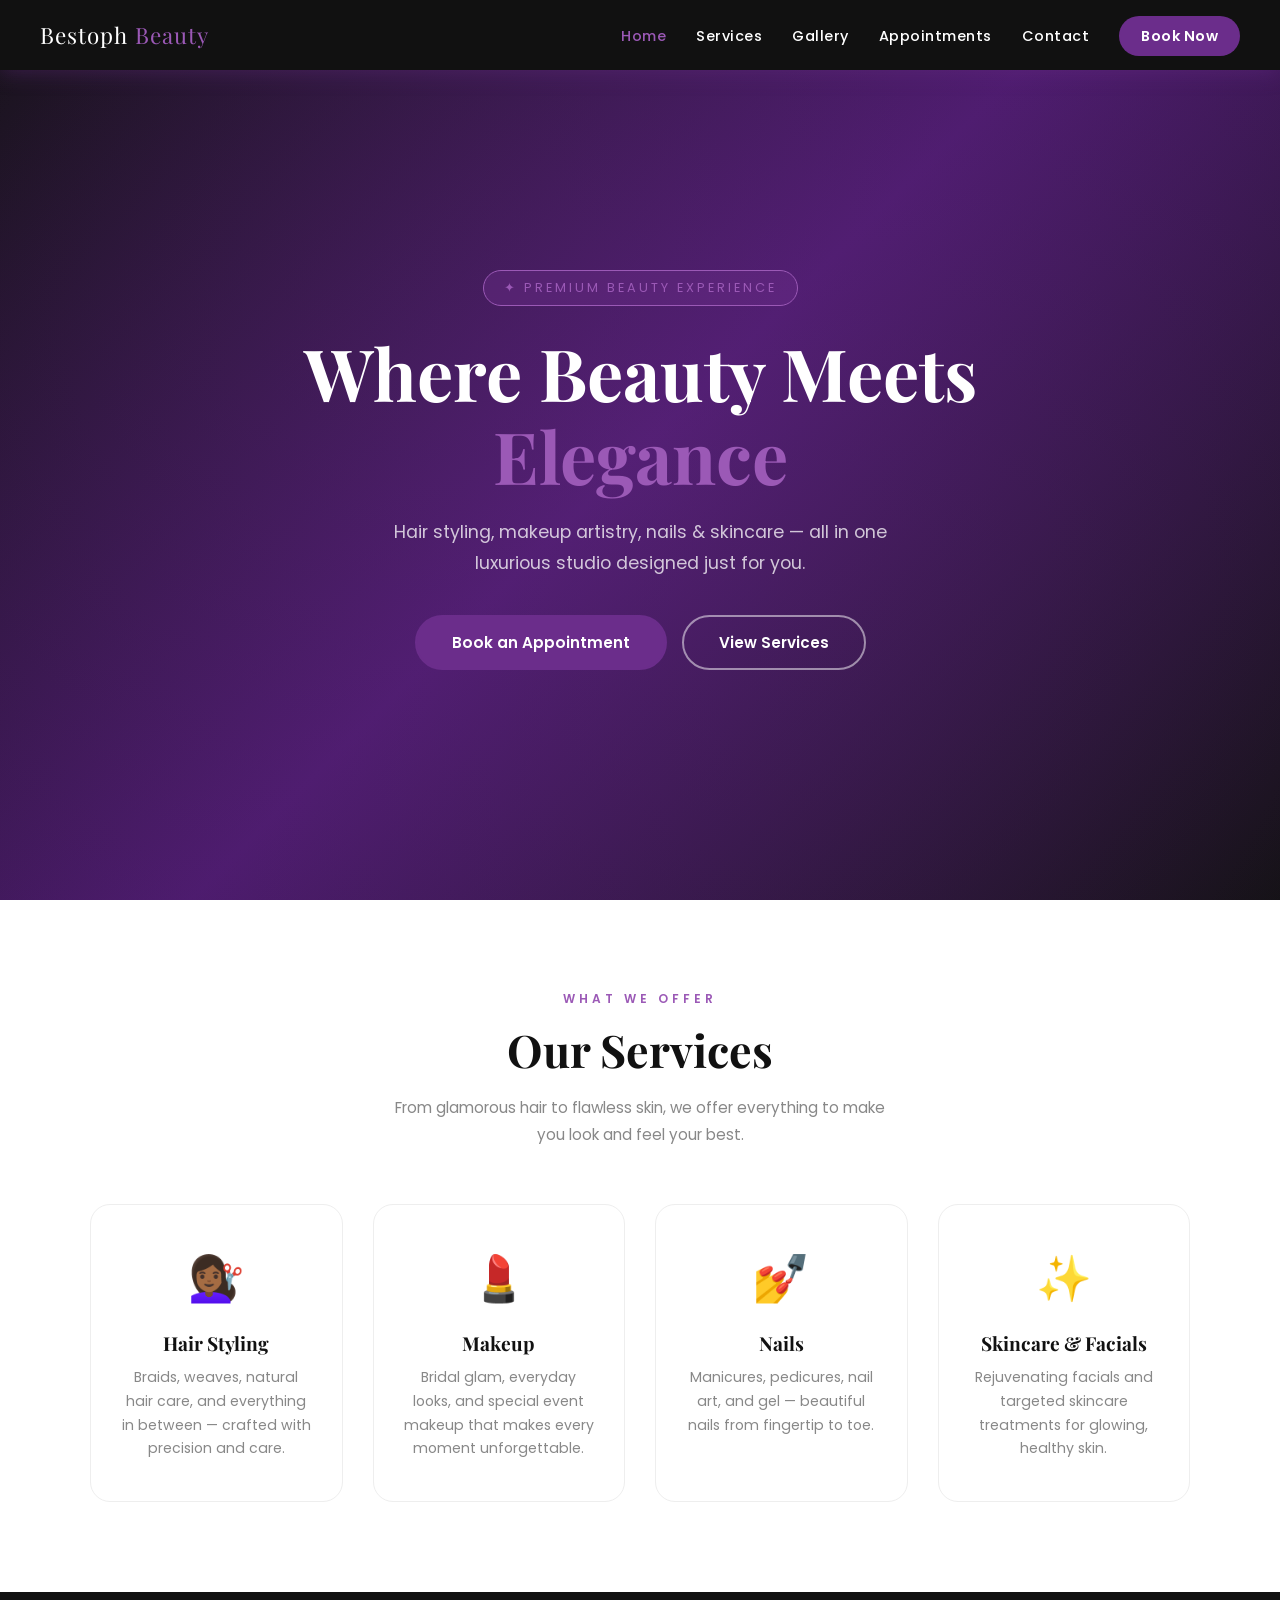
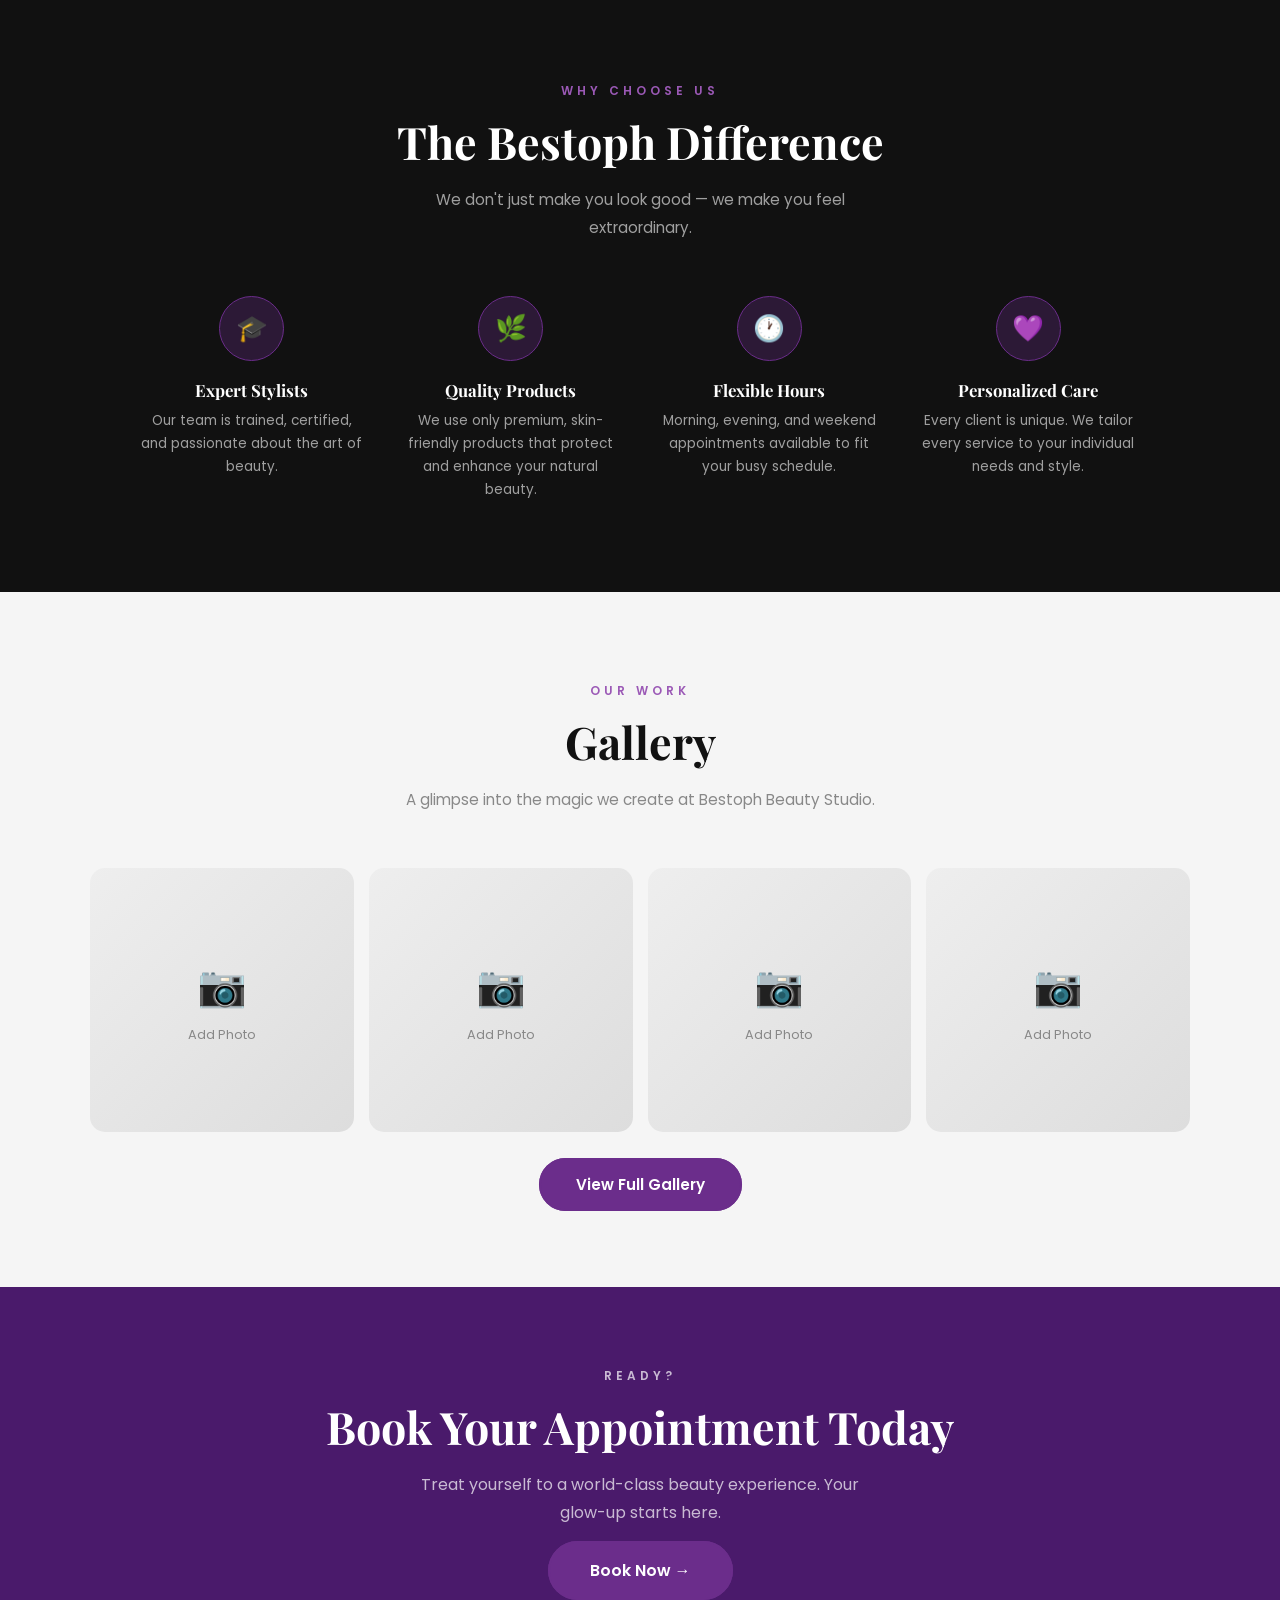
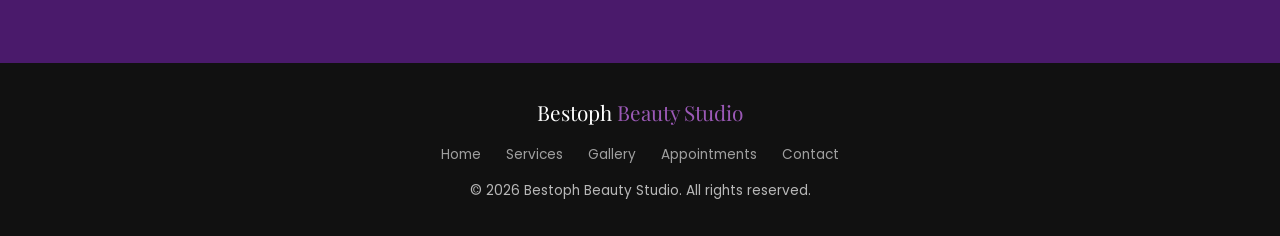
==== index.html @ 34e21c3b "Initial commit - Bestoph Beauty Studio website" ====
<!DOCTYPE html>
<html lang="en">
<head>
  <meta charset="UTF-8" />
  <meta name="viewport" content="width=device-width, initial-scale=1.0"/>
  <title>Bestoph Beauty Studio | Hair · Makeup · Nails · Skincare</title>
  <link rel="stylesheet" href="styles.css"/>
</head>
<body>

  <!-- NAVBAR -->
  <nav>
    <div class="nav-logo">Bestoph <span>Beauty</span></div>
    <ul class="nav-links">
      <li><a href="index.html" class="active">Home</a></li>
      <li><a href="services.html">Services</a></li>
      <li><a href="gallery.html">Gallery</a></li>
      <li><a href="appointments.html">Appointments</a></li>
      <li><a href="contact.html">Contact</a></li>
      <li><a href="appointments.html" class="nav-cta">Book Now</a></li>
    </ul>
  </nav>

  <!-- HERO -->
  <section class="hero">
    <div class="hero-content">
      <div class="hero-badge">✦ Premium Beauty Experience</div>
      <h1>Where Beauty Meets <span>Elegance</span></h1>
      <p>Hair styling, makeup artistry, nails & skincare — all in one luxurious studio designed just for you.</p>
      <div class="hero-buttons">
        <a href="appointments.html" class="btn-primary">Book an Appointment</a>
        <a href="services.html" class="btn-outline">View Services</a>
      </div>
    </div>
  </section>

  <!-- SERVICES OVERVIEW -->
  <section style="background: var(--white);">
    <p class="section-label">What We Offer</p>
    <h2 class="section-title">Our Services</h2>
    <p class="section-sub">From glamorous hair to flawless skin, we offer everything to make you look and feel your best.</p>

    <div class="services-grid">
      <a href="services.html#hair" class="service-card" style="text-decoration:none; color:inherit;">
        <div class="service-icon">💇🏾‍♀️</div>
        <h3>Hair Styling</h3>
        <p>Braids, weaves, natural hair care, and everything in between — crafted with precision and care.</p>
      </a>
      <a href="services.html#makeup" class="service-card" style="text-decoration:none; color:inherit;">
        <div class="service-icon">💄</div>
        <h3>Makeup</h3>
        <p>Bridal glam, everyday looks, and special event makeup that makes every moment unforgettable.</p>
      </a>
      <a href="services.html#nails" class="service-card" style="text-decoration:none; color:inherit;">
        <div class="service-icon">💅</div>
        <h3>Nails</h3>
        <p>Manicures, pedicures, nail art, and gel — beautiful nails from fingertip to toe.</p>
      </a>
      <a href="services.html#skincare" class="service-card" style="text-decoration:none; color:inherit;">
        <div class="service-icon">✨</div>
        <h3>Skincare & Facials</h3>
        <p>Rejuvenating facials and targeted skincare treatments for glowing, healthy skin.</p>
      </a>
    </div>
  </section>

  <!-- WHY US -->
  <section class="why-us">
    <p class="section-label" style="color: var(--purple-light);">Why Choose Us</p>
    <h2 class="section-title">The Bestoph Difference</h2>
    <p class="section-sub" style="color: rgba(255,255,255,0.6);">We don't just make you look good — we make you feel extraordinary.</p>
    <div class="features-grid">
      <div class="feature">
        <div class="feature-icon">🎓</div>
        <h4>Expert Stylists</h4>
        <p>Our team is trained, certified, and passionate about the art of beauty.</p>
      </div>
      <div class="feature">
        <div class="feature-icon">🌿</div>
        <h4>Quality Products</h4>
        <p>We use only premium, skin-friendly products that protect and enhance your natural beauty.</p>
      </div>
      <div class="feature">
        <div class="feature-icon">🕐</div>
        <h4>Flexible Hours</h4>
        <p>Morning, evening, and weekend appointments available to fit your busy schedule.</p>
      </div>
      <div class="feature">
        <div class="feature-icon">💜</div>
        <h4>Personalized Care</h4>
        <p>Every client is unique. We tailor every service to your individual needs and style.</p>
      </div>
    </div>
  </section>

  <!-- GALLERY PREVIEW -->
  <section style="background: var(--gray-light);">
    <p class="section-label">Our Work</p>
    <h2 class="section-title">Gallery</h2>
    <p class="section-sub">A glimpse into the magic we create at Bestoph Beauty Studio.</p>

    <div class="gallery-grid">
      <div class="gallery-item">
        <div class="gallery-placeholder">📷<span>Add Photo</span></div>
      </div>
      <div class="gallery-item">
        <div class="gallery-placeholder">📷<span>Add Photo</span></div>
      </div>
      <div class="gallery-item">
        <div class="gallery-placeholder">📷<span>Add Photo</span></div>
      </div>
      <div class="gallery-item">
        <div class="gallery-placeholder">📷<span>Add Photo</span></div>
      </div>
    </div>
    <div class="gallery-center">
      <a href="gallery.html" class="btn-primary">View Full Gallery</a>
    </div>
  </section>

  <!-- QUICK BOOK CTA -->
  <section style="background: var(--purple-dark); text-align: center; padding: 80px 20px;">
    <p class="section-label" style="color: rgba(255,255,255,0.7);">Ready?</p>
    <h2 style="font-family: 'Playfair Display', serif; font-size: clamp(1.8rem, 4vw, 2.8rem); color: var(--white); margin-bottom: 15px;">
      Book Your Appointment Today
    </h2>
    <p style="color: rgba(255,255,255,0.7); max-width: 450px; margin: 0 auto 30px; line-height: 1.8;">
      Treat yourself to a world-class beauty experience. Your glow-up starts here.
    </p>
    <a href="appointments.html" class="btn-primary" style="font-size: 1rem; padding: 16px 40px;">Book Now →</a>
  </section>

  <!-- FOOTER -->
  <footer>
    <div class="footer-logo">Bestoph <span>Beauty Studio</span></div>
    <ul class="footer-links">
      <li><a href="index.html">Home</a></li>
      <li><a href="services.html">Services</a></li>
      <li><a href="gallery.html">Gallery</a></li>
      <li><a href="appointments.html">Appointments</a></li>
      <li><a href="contact.html">Contact</a></li>
    </ul>
    <p>&copy; 2026 Bestoph Beauty Studio. All rights reserved.</p>
  </footer>

</body>
</html>
---- styles.css ----
/* ===========================
   BESTOPH BEAUTY STUDIO
   Global Stylesheet
   Color Palette: Purple, White, Black
   =========================== */

@import url('https://fonts.googleapis.com/css2?family=Playfair+Display:wght@400;600;700&family=Poppins:wght@300;400;500;600&display=swap');

:root {
  --purple:       #6B2D8B;
  --purple-light: #9B59B6;
  --purple-dark:  #4A1A6B;
  --gold:         #C9A84C;
  --white:        #FFFFFF;
  --black:        #111111;
  --gray-light:   #F5F5F5;
  --gray:         #888888;
  --text:         #222222;
}

* {
  margin: 0;
  padding: 0;
  box-sizing: border-box;
}

html { scroll-behavior: smooth; }

body {
  font-family: 'Poppins', sans-serif;
  color: var(--text);
  background: var(--white);
}

h1, h2, h3, h4 {
  font-family: 'Playfair Display', serif;
}

a {
  text-decoration: none;
  color: inherit;
}

/* ===== NAVBAR ===== */
nav {
  position: fixed;
  top: 0; left: 0; right: 0;
  z-index: 1000;
  background: var(--black);
  display: flex;
  align-items: center;
  justify-content: space-between;
  padding: 0 40px;
  height: 70px;
  box-shadow: 0 2px 20px rgba(107,45,139,0.4);
}

.nav-logo {
  font-family: 'Playfair Display', serif;
  font-size: 1.4rem;
  color: var(--white);
  letter-spacing: 1px;
}

.nav-logo span {
  color: var(--purple-light);
}

.nav-links {
  display: flex;
  list-style: none;
  gap: 30px;
}

.nav-links a {
  color: var(--white);
  font-size: 0.9rem;
  font-weight: 500;
  letter-spacing: 0.5px;
  transition: color 0.3s;
}

.nav-links a:hover,
.nav-links a.active {
  color: var(--purple-light);
}

.nav-cta {
  background: var(--purple);
  color: var(--white) !important;
  padding: 10px 22px;
  border-radius: 30px;
  font-weight: 600 !important;
  transition: background 0.3s !important;
}

.nav-cta:hover {
  background: var(--purple-light) !important;
  color: var(--white) !important;
}

/* ===== HERO ===== */
.hero {
  min-height: 100vh;
  background: linear-gradient(135deg, var(--black) 0%, var(--purple-dark) 50%, var(--black) 100%);
  display: flex;
  align-items: center;
  justify-content: center;
  text-align: center;
  padding: 100px 20px 60px;
  position: relative;
  overflow: hidden;
}

.hero::before {
  content: '';
  position: absolute;
  top: -50%;
  left: -50%;
  width: 200%;
  height: 200%;
  background: radial-gradient(circle at center, rgba(107,45,139,0.3) 0%, transparent 60%);
  animation: pulse 6s ease-in-out infinite;
}

@keyframes pulse {
  0%, 100% { transform: scale(1); }
  50% { transform: scale(1.1); }
}

.hero-content {
  position: relative;
  z-index: 1;
  max-width: 750px;
}

.hero-badge {
  display: inline-block;
  background: rgba(107,45,139,0.4);
  border: 1px solid var(--purple-light);
  color: var(--purple-light);
  font-size: 0.8rem;
  letter-spacing: 3px;
  text-transform: uppercase;
  padding: 8px 20px;
  border-radius: 30px;
  margin-bottom: 25px;
}

.hero h1 {
  font-size: clamp(2.5rem, 6vw, 4.5rem);
  color: var(--white);
  line-height: 1.15;
  margin-bottom: 20px;
}

.hero h1 span {
  color: var(--purple-light);
}

.hero p {
  font-size: 1.1rem;
  color: rgba(255,255,255,0.75);
  max-width: 500px;
  margin: 0 auto 35px;
  line-height: 1.8;
}

.hero-buttons {
  display: flex;
  gap: 15px;
  justify-content: center;
  flex-wrap: wrap;
}

.btn-primary {
  background: var(--purple);
  color: var(--white);
  padding: 14px 35px;
  border-radius: 30px;
  font-weight: 600;
  font-size: 0.95rem;
  transition: all 0.3s;
  border: 2px solid var(--purple);
}

.btn-primary:hover {
  background: var(--purple-light);
  border-color: var(--purple-light);
  transform: translateY(-2px);
  box-shadow: 0 8px 25px rgba(107,45,139,0.5);
}

.btn-outline {
  background: transparent;
  color: var(--white);
  padding: 14px 35px;
  border-radius: 30px;
  font-weight: 600;
  font-size: 0.95rem;
  border: 2px solid rgba(255,255,255,0.5);
  transition: all 0.3s;
}

.btn-outline:hover {
  border-color: var(--white);
  background: rgba(255,255,255,0.1);
  transform: translateY(-2px);
}

/* ===== SECTIONS ===== */
section {
  padding: 90px 40px;
}

.section-label {
  text-align: center;
  font-size: 0.75rem;
  letter-spacing: 4px;
  text-transform: uppercase;
  color: var(--purple-light);
  margin-bottom: 12px;
  font-weight: 600;
}

.section-title {
  text-align: center;
  font-size: clamp(1.8rem, 4vw, 2.8rem);
  color: var(--black);
  margin-bottom: 15px;
}

.section-sub {
  text-align: center;
  color: var(--gray);
  max-width: 500px;
  margin: 0 auto 55px;
  line-height: 1.8;
  font-size: 0.95rem;
}

/* ===== SERVICES CARDS ===== */
.services-grid {
  display: grid;
  grid-template-columns: repeat(auto-fit, minmax(230px, 1fr));
  gap: 30px;
  max-width: 1100px;
  margin: 0 auto;
}

.service-card {
  background: var(--white);
  border: 1px solid #EEE;
  border-radius: 20px;
  padding: 40px 30px;
  text-align: center;
  transition: all 0.3s;
  cursor: pointer;
}

.service-card:hover {
  border-color: var(--purple-light);
  box-shadow: 0 15px 40px rgba(107,45,139,0.15);
  transform: translateY(-5px);
}

.service-icon {
  font-size: 2.8rem;
  margin-bottom: 18px;
}

.service-card h3 {
  font-size: 1.2rem;
  color: var(--black);
  margin-bottom: 10px;
}

.service-card p {
  font-size: 0.88rem;
  color: var(--gray);
  line-height: 1.7;
}

/* ===== WHY US ===== */
.why-us {
  background: var(--black);
  color: var(--white);
}

.why-us .section-title {
  color: var(--white);
}

.features-grid {
  display: grid;
  grid-template-columns: repeat(auto-fit, minmax(220px, 1fr));
  gap: 35px;
  max-width: 1000px;
  margin: 0 auto;
}

.feature {
  text-align: center;
}

.feature-icon {
  width: 65px;
  height: 65px;
  background: rgba(107,45,139,0.3);
  border: 1px solid var(--purple);
  border-radius: 50%;
  display: flex;
  align-items: center;
  justify-content: center;
  font-size: 1.6rem;
  margin: 0 auto 18px;
}

.feature h4 {
  font-size: 1.05rem;
  margin-bottom: 8px;
  color: var(--white);
}

.feature p {
  font-size: 0.85rem;
  color: rgba(255,255,255,0.6);
  line-height: 1.7;
}

/* ===== GALLERY PREVIEW ===== */
.gallery-grid {
  display: grid;
  grid-template-columns: repeat(auto-fit, minmax(250px, 1fr));
  gap: 15px;
  max-width: 1100px;
  margin: 0 auto 40px;
}

.gallery-item {
  border-radius: 15px;
  overflow: hidden;
  aspect-ratio: 1;
  background: var(--gray-light);
  position: relative;
}

.gallery-item img {
  width: 100%;
  height: 100%;
  object-fit: cover;
  transition: transform 0.4s;
}

.gallery-item:hover img {
  transform: scale(1.07);
}

.gallery-placeholder {
  width: 100%;
  height: 100%;
  background: linear-gradient(135deg, #EEE 0%, #DDD 100%);
  display: flex;
  flex-direction: column;
  align-items: center;
  justify-content: center;
  color: var(--gray);
  font-size: 2.5rem;
}

.gallery-placeholder span {
  font-size: 0.8rem;
  margin-top: 10px;
  font-family: 'Poppins', sans-serif;
}

.gallery-center {
  text-align: center;
}

/* ===== PRICE TABLE ===== */
.price-section {
  background: var(--gray-light);
}

.price-categories {
  max-width: 900px;
  margin: 0 auto;
  display: grid;
  gap: 30px;
}

.price-category {
  background: var(--white);
  border-radius: 20px;
  overflow: hidden;
  box-shadow: 0 5px 20px rgba(0,0,0,0.06);
}

.price-cat-header {
  background: var(--purple);
  color: var(--white);
  padding: 18px 30px;
  display: flex;
  align-items: center;
  gap: 12px;
  font-family: 'Playfair Display', serif;
  font-size: 1.15rem;
}

.price-cat-icon { font-size: 1.4rem; }

.price-list {
  list-style: none;
  padding: 10px 0;
}

.price-list li {
  display: flex;
  justify-content: space-between;
  align-items: center;
  padding: 14px 30px;
  border-bottom: 1px solid #F0F0F0;
  font-size: 0.92rem;
}

.price-list li:last-child { border-bottom: none; }

.price-list .price {
  font-weight: 600;
  color: var(--purple);
}

/* ===== BOOKING / APPOINTMENT FORM ===== */
.booking-section {
  background: linear-gradient(135deg, var(--purple-dark), var(--black));
  color: var(--white);
}

.booking-section .section-title,
.booking-section .section-label {
  color: var(--white);
}

.booking-section .section-sub {
  color: rgba(255,255,255,0.7);
}

.booking-form {
  max-width: 650px;
  margin: 0 auto;
  background: rgba(255,255,255,0.06);
  border: 1px solid rgba(255,255,255,0.1);
  border-radius: 24px;
  padding: 45px;
}

.form-row {
  display: grid;
  grid-template-columns: 1fr 1fr;
  gap: 20px;
  margin-bottom: 20px;
}

.form-group {
  display: flex;
  flex-direction: column;
  gap: 8px;
  margin-bottom: 20px;
}

.form-group label {
  font-size: 0.82rem;
  font-weight: 500;
  letter-spacing: 0.5px;
  color: rgba(255,255,255,0.8);
  text-transform: uppercase;
}

.form-group input,
.form-group select,
.form-group textarea {
  background: rgba(255,255,255,0.08);
  border: 1px solid rgba(255,255,255,0.2);
  border-radius: 10px;
  padding: 13px 16px;
  color: var(--white);
  font-family: 'Poppins', sans-serif;
  font-size: 0.9rem;
  outline: none;
  transition: border-color 0.3s;
}

.form-group input::placeholder,
.form-group textarea::placeholder {
  color: rgba(255,255,255,0.35);
}

.form-group input:focus,
.form-group select:focus,
.form-group textarea:focus {
  border-color: var(--purple-light);
}

.form-group select option {
  background: var(--black);
  color: var(--white);
}

.form-group textarea {
  resize: vertical;
  min-height: 110px;
}

.form-submit {
  width: 100%;
  background: var(--purple);
  color: var(--white);
  border: none;
  padding: 15px;
  border-radius: 30px;
  font-family: 'Poppins', sans-serif;
  font-size: 1rem;
  font-weight: 600;
  cursor: pointer;
  transition: all 0.3s;
  letter-spacing: 0.5px;
}

.form-submit:hover {
  background: var(--purple-light);
  transform: translateY(-2px);
  box-shadow: 0 8px 25px rgba(107,45,139,0.5);
}

/* ===== CONTACT ===== */
.contact-grid {
  display: grid;
  grid-template-columns: 1fr 1fr;
  gap: 60px;
  max-width: 1000px;
  margin: 0 auto;
  align-items: start;
}

.contact-info h3 {
  font-size: 1.6rem;
  margin-bottom: 20px;
  color: var(--black);
}

.contact-detail {
  display: flex;
  align-items: flex-start;
  gap: 15px;
  margin-bottom: 25px;
}

.contact-detail-icon {
  width: 45px;
  height: 45px;
  background: var(--purple);
  border-radius: 12px;
  display: flex;
  align-items: center;
  justify-content: center;
  font-size: 1.2rem;
  flex-shrink: 0;
}

.contact-detail-text h4 {
  font-size: 0.85rem;
  font-weight: 600;
  text-transform: uppercase;
  letter-spacing: 0.5px;
  color: var(--gray);
  margin-bottom: 4px;
}

.contact-detail-text p {
  font-size: 0.95rem;
  color: var(--text);
}

.contact-form-wrap {
  background: var(--gray-light);
  border-radius: 20px;
  padding: 35px;
}

.contact-form-wrap .form-group input,
.contact-form-wrap .form-group textarea {
  background: var(--white);
  border: 1px solid #DDD;
  border-radius: 10px;
  padding: 13px 16px;
  color: var(--text);
  font-family: 'Poppins', sans-serif;
  font-size: 0.9rem;
  outline: none;
  width: 100%;
  transition: border-color 0.3s;
}

.contact-form-wrap .form-group label {
  font-size: 0.82rem;
  font-weight: 600;
  color: var(--text);
  text-transform: uppercase;
  letter-spacing: 0.5px;
}

.contact-form-wrap .form-group input:focus,
.contact-form-wrap .form-group textarea:focus {
  border-color: var(--purple);
}

.social-links {
  display: flex;
  gap: 12px;
  margin-top: 30px;
}

.social-link {
  width: 42px;
  height: 42px;
  background: var(--purple);
  border-radius: 50%;
  display: flex;
  align-items: center;
  justify-content: center;
  color: var(--white);
  font-size: 1rem;
  transition: all 0.3s;
  text-decoration: none;
}

.social-link:hover {
  background: var(--purple-light);
  transform: translateY(-3px);
}

/* ===== FOOTER ===== */
footer {
  background: var(--black);
  color: rgba(255,255,255,0.7);
  text-align: center;
  padding: 35px 20px;
}

footer .footer-logo {
  font-family: 'Playfair Display', serif;
  font-size: 1.3rem;
  color: var(--white);
  margin-bottom: 10px;
}

footer .footer-logo span { color: var(--purple-light); }

footer p {
  font-size: 0.85rem;
  margin-top: 8px;
}

footer .footer-links {
  display: flex;
  justify-content: center;
  gap: 25px;
  margin: 15px 0;
  list-style: none;
}

footer .footer-links a {
  color: rgba(255,255,255,0.6);
  font-size: 0.85rem;
  transition: color 0.3s;
}

footer .footer-links a:hover { color: var(--purple-light); }

/* ===== PAGE HERO (inner pages) ===== */
.page-hero {
  min-height: 280px;
  background: linear-gradient(135deg, var(--black) 0%, var(--purple-dark) 100%);
  display: flex;
  align-items: center;
  justify-content: center;
  text-align: center;
  padding: 120px 20px 60px;
}

.page-hero h1 {
  font-size: clamp(2rem, 5vw, 3.5rem);
  color: var(--white);
  margin-bottom: 12px;
}

.page-hero p {
  color: rgba(255,255,255,0.7);
  font-size: 1rem;
}

/* ===== RESPONSIVE ===== */
@media (max-width: 768px) {
  nav { padding: 0 20px; }
  .nav-links { display: none; }
  section { padding: 70px 20px; }
  .contact-grid { grid-template-columns: 1fr; }
  .form-row { grid-template-columns: 1fr; }
  .booking-form { padding: 30px 20px; }
}
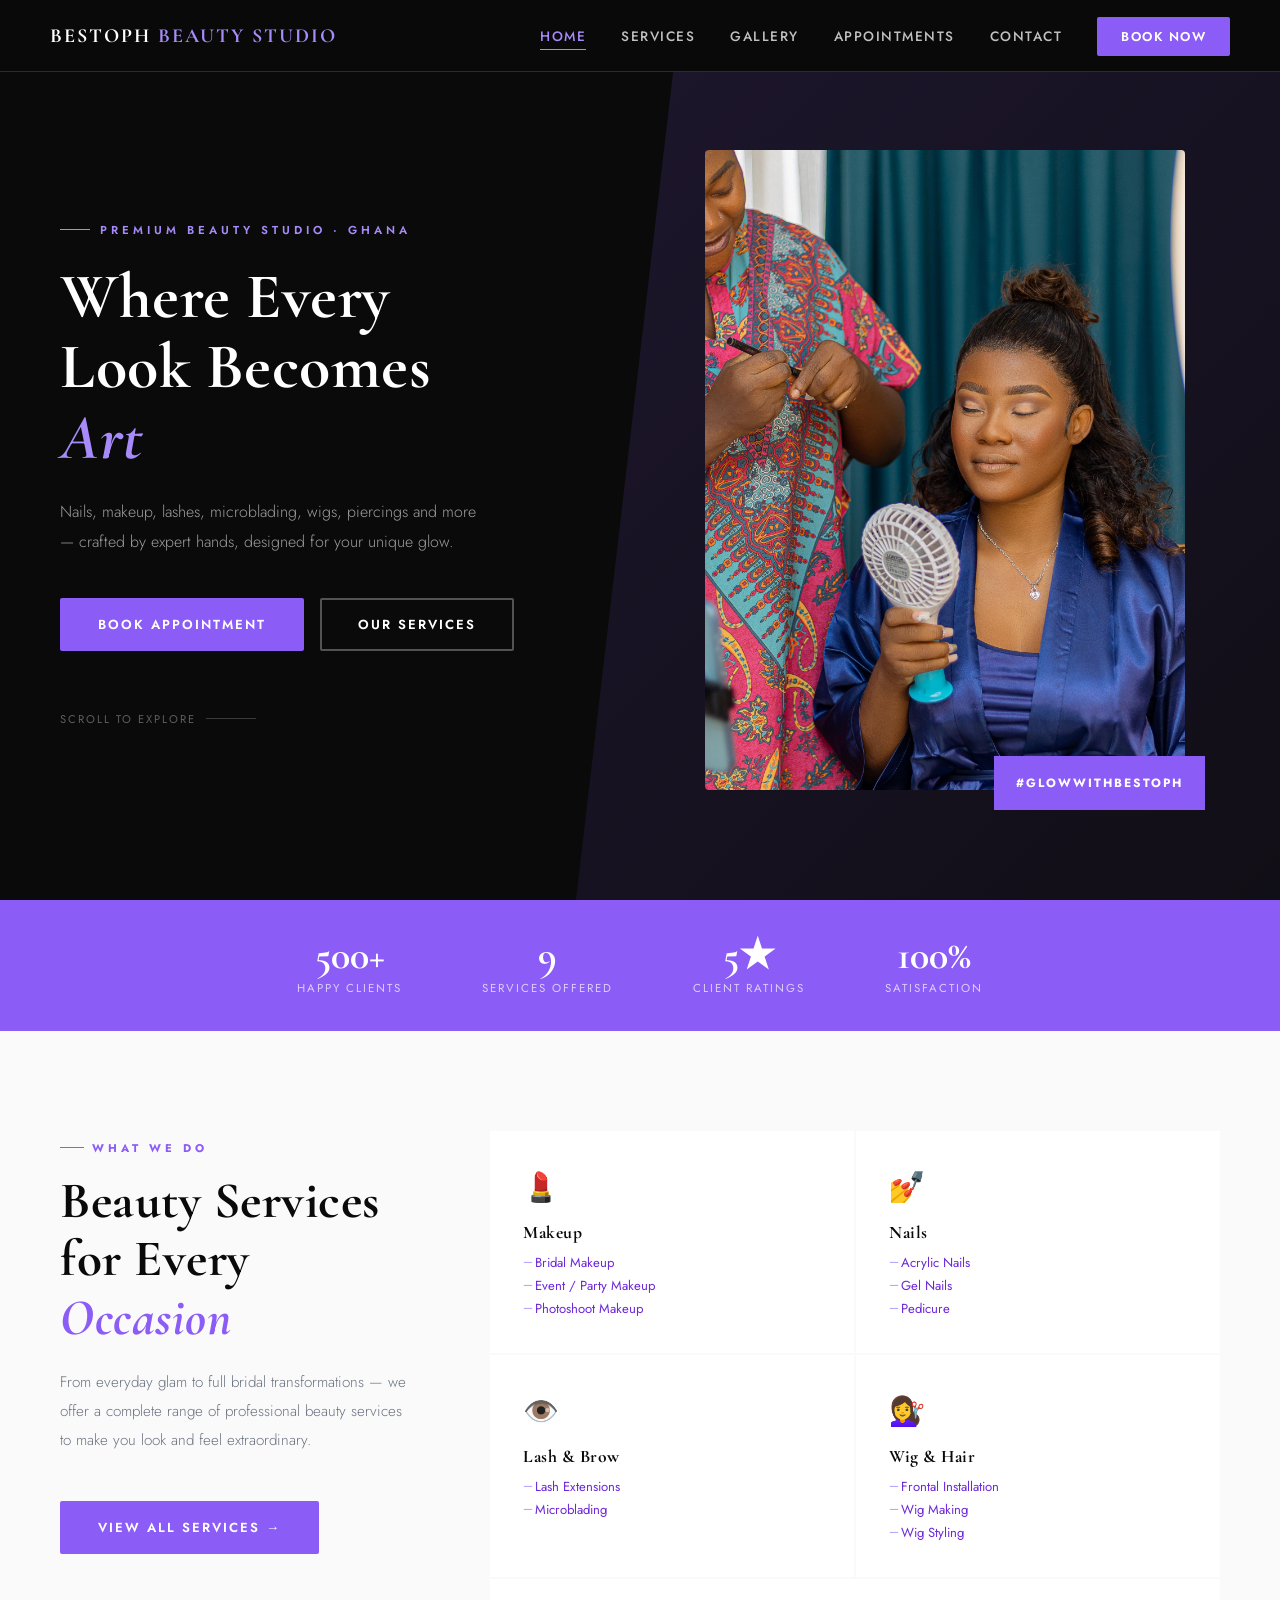
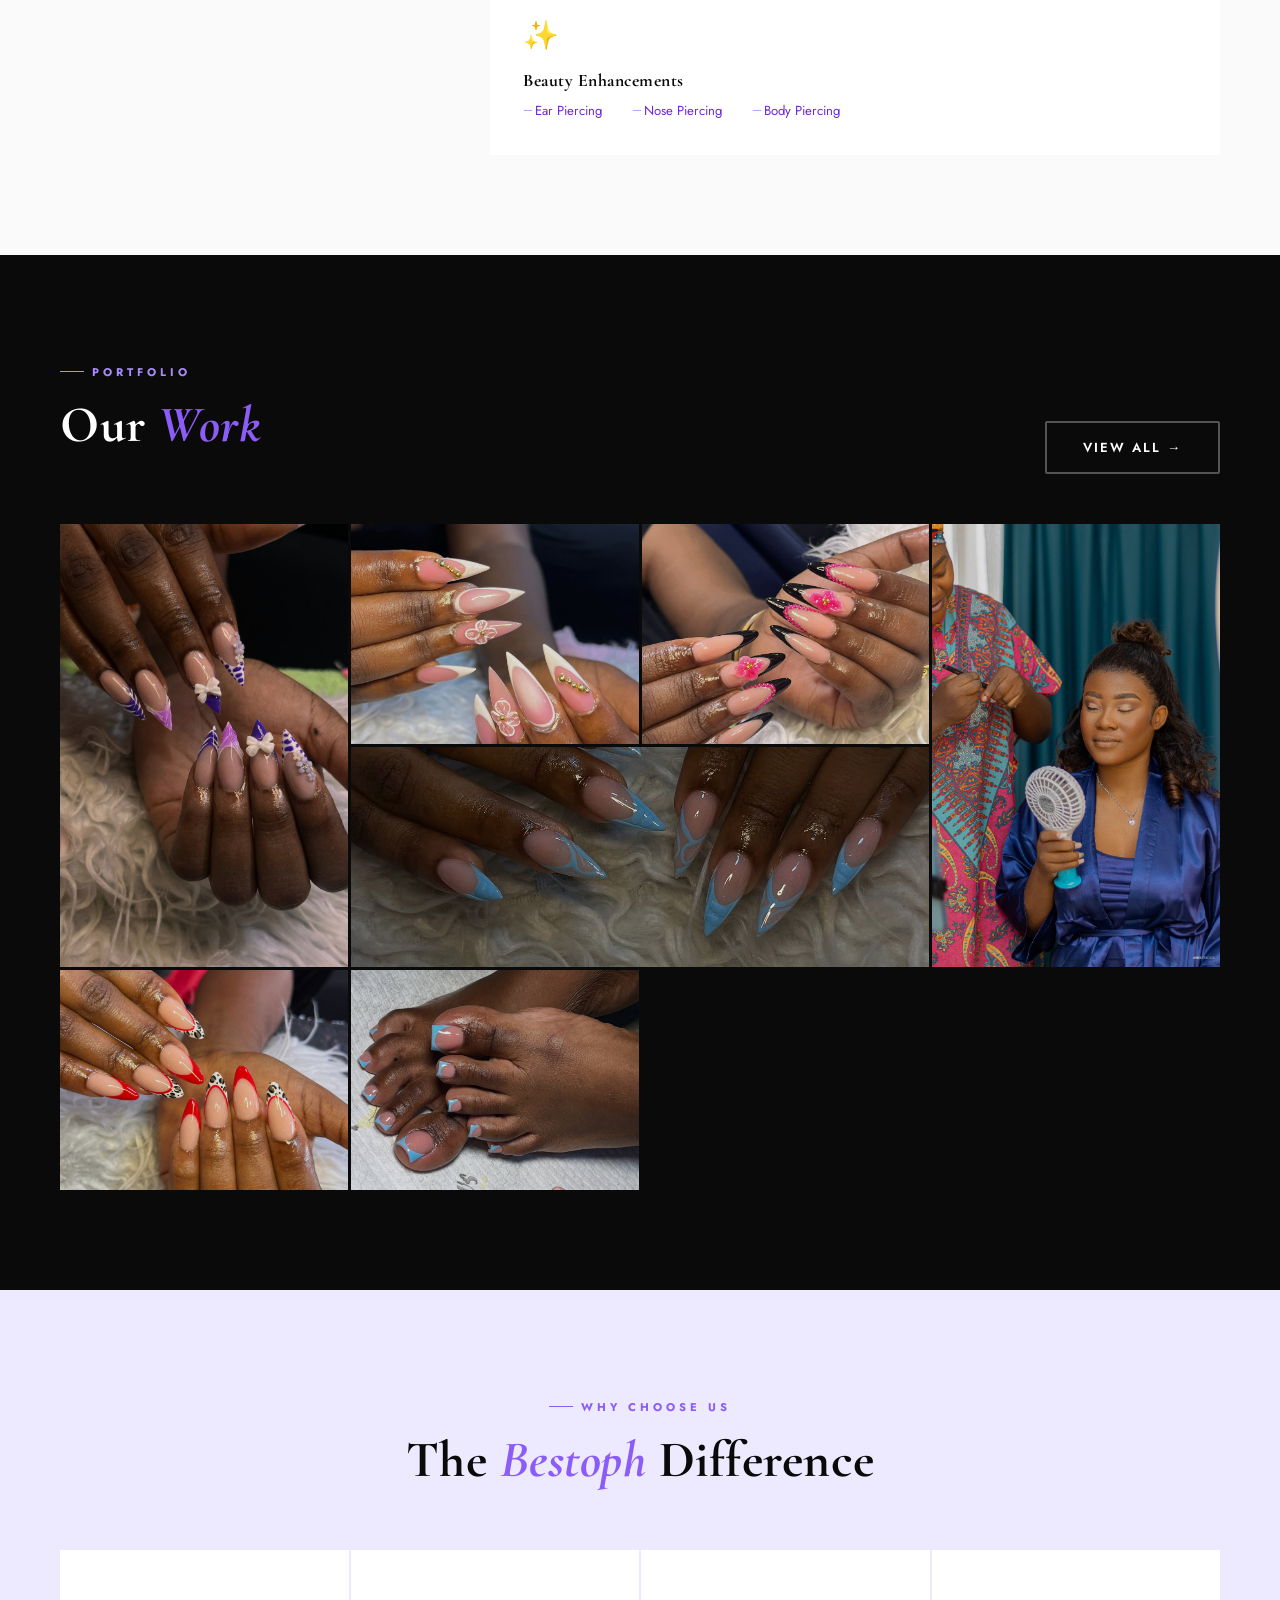
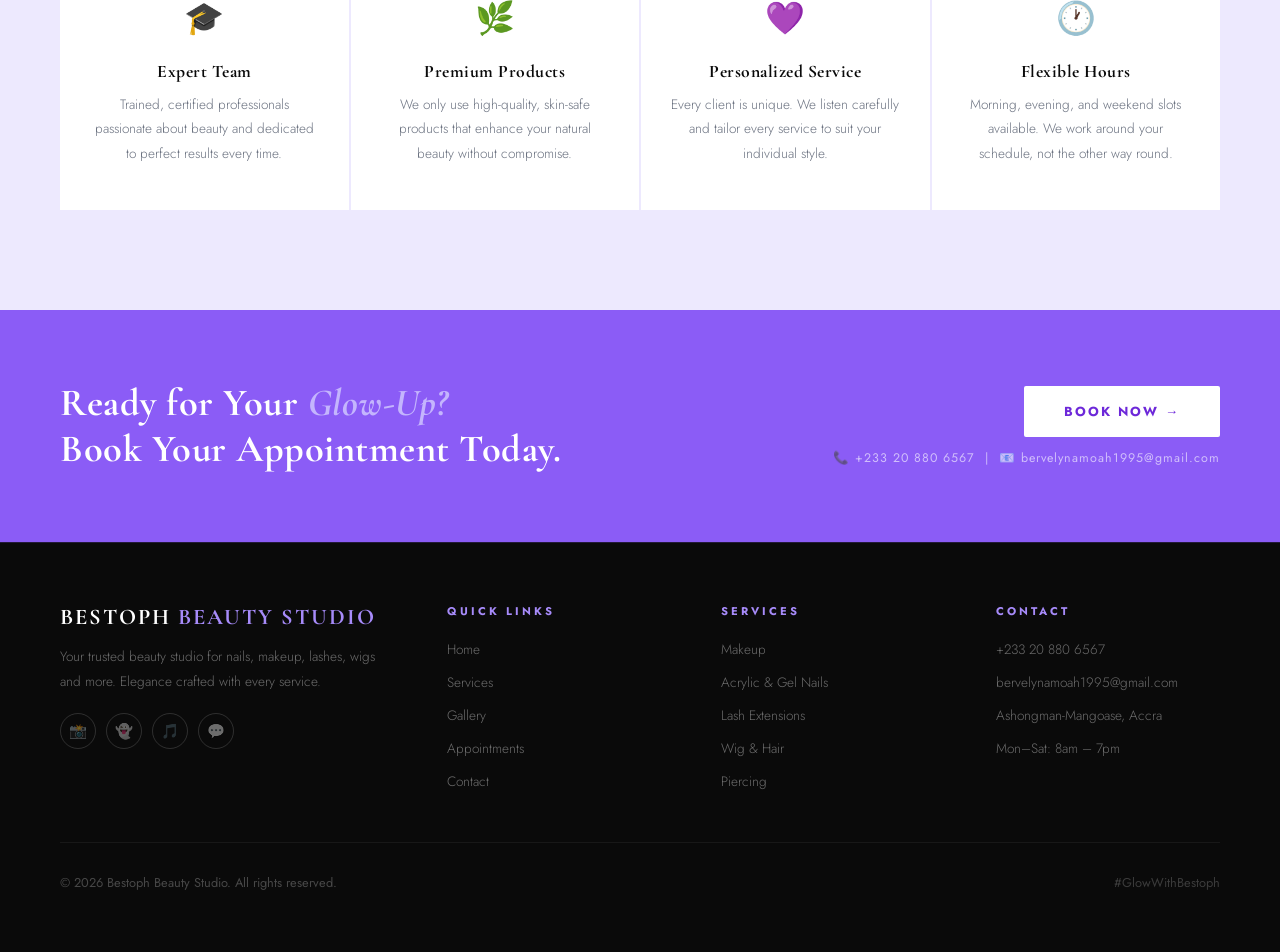
==== commit b605709e: "Launch Bestoph Beauty Studio website" ====
--- a/index.html
+++ b/index.html
@@ -3,14 +3,14 @@
 <head>
   <meta charset="UTF-8" />
   <meta name="viewport" content="width=device-width, initial-scale=1.0"/>
-  <title>Bestoph Beauty Studio | Hair · Makeup · Nails · Skincare</title>
+  <title>Bestoph Beauty Studio | Hair · Makeup · Nails · Lash · Skincare</title>
   <link rel="stylesheet" href="styles.css"/>
 </head>
 <body>
 
   <!-- NAVBAR -->
   <nav>
-    <div class="nav-logo">Bestoph <span>Beauty</span></div>
+    <div class="nav-logo">Bestoph <span>Beauty Studio</span></div>
     <ul class="nav-links">
       <li><a href="index.html" class="active">Home</a></li>
       <li><a href="services.html">Services</a></li>
@@ -24,123 +24,240 @@
   <!-- HERO -->
   <section class="hero">
     <div class="hero-content">
-      <div class="hero-badge">✦ Premium Beauty Experience</div>
-      <h1>Where Beauty Meets <span>Elegance</span></h1>
-      <p>Hair styling, makeup artistry, nails & skincare — all in one luxurious studio designed just for you.</p>
+      <div class="hero-eyebrow">Premium Beauty Studio · Ghana</div>
+      <h1>Where Every<br/>Look Becomes<br/><em>Art</em></h1>
+      <p class="hero-desc">
+        Nails, makeup, lashes, microblading, wigs, piercings and more —
+        crafted by expert hands, designed for your unique glow.
+      </p>
       <div class="hero-buttons">
-        <a href="appointments.html" class="btn-primary">Book an Appointment</a>
-        <a href="services.html" class="btn-outline">View Services</a>
-      </div>
-    </div>
-  </section>
+        <a href="appointments.html" class="btn-primary">Book Appointment</a>
+        <a href="services.html" class="btn-outline">Our Services</a>
+      </div>
+      <div class="scroll-line">Scroll to explore</div>
+    </div>
+
+    <div class="hero-image">
+      <div class="hero-img-wrap">
+        <img src="images/makeup-bridal.jpeg" alt="Bestoph Beauty Studio - Bridal Makeup" class="hero-img-main"
+             onerror="this.parentElement.innerHTML='<div class=\'hero-img-placeholder\'>💄<span>Bestoph Beauty</span></div>'"/>
+        <div style="position:absolute; bottom:-20px; right:-20px; background:var(--purple); color:white; padding:18px 22px; font-size:0.75rem; font-weight:700; letter-spacing:2px; text-transform:uppercase;">
+          #GlowWithBestoph
+        </div>
+      </div>
+    </div>
+  </section>
+
+  <!-- STATS BANNER -->
+  <div style="background: var(--purple); display:flex; justify-content:center; gap:80px; padding: 35px 60px; flex-wrap:wrap;">
+    <div style="text-align:center;">
+      <div style="font-family:'Cormorant Garamond',serif; font-size:2.5rem; font-weight:700; color:white; line-height:1;">500+</div>
+      <div style="font-size:0.72rem; letter-spacing:2px; text-transform:uppercase; color:rgba(255,255,255,0.7); margin-top:5px;">Happy Clients</div>
+    </div>
+    <div style="text-align:center;">
+      <div style="font-family:'Cormorant Garamond',serif; font-size:2.5rem; font-weight:700; color:white; line-height:1;">9</div>
+      <div style="font-size:0.72rem; letter-spacing:2px; text-transform:uppercase; color:rgba(255,255,255,0.7); margin-top:5px;">Services Offered</div>
+    </div>
+    <div style="text-align:center;">
+      <div style="font-family:'Cormorant Garamond',serif; font-size:2.5rem; font-weight:700; color:white; line-height:1;">5★</div>
+      <div style="font-size:0.72rem; letter-spacing:2px; text-transform:uppercase; color:rgba(255,255,255,0.7); margin-top:5px;">Client Ratings</div>
+    </div>
+    <div style="text-align:center;">
+      <div style="font-family:'Cormorant Garamond',serif; font-size:2.5rem; font-weight:700; color:white; line-height:1;">100%</div>
+      <div style="font-size:0.72rem; letter-spacing:2px; text-transform:uppercase; color:rgba(255,255,255,0.7); margin-top:5px;">Satisfaction</div>
+    </div>
+  </div>
 
   <!-- SERVICES OVERVIEW -->
-  <section style="background: var(--white);">
-    <p class="section-label">What We Offer</p>
-    <h2 class="section-title">Our Services</h2>
-    <p class="section-sub">From glamorous hair to flawless skin, we offer everything to make you look and feel your best.</p>
-
-    <div class="services-grid">
-      <a href="services.html#hair" class="service-card" style="text-decoration:none; color:inherit;">
-        <div class="service-icon">💇🏾‍♀️</div>
-        <h3>Hair Styling</h3>
-        <p>Braids, weaves, natural hair care, and everything in between — crafted with precision and care.</p>
-      </a>
-      <a href="services.html#makeup" class="service-card" style="text-decoration:none; color:inherit;">
-        <div class="service-icon">💄</div>
-        <h3>Makeup</h3>
-        <p>Bridal glam, everyday looks, and special event makeup that makes every moment unforgettable.</p>
-      </a>
-      <a href="services.html#nails" class="service-card" style="text-decoration:none; color:inherit;">
-        <div class="service-icon">💅</div>
-        <h3>Nails</h3>
-        <p>Manicures, pedicures, nail art, and gel — beautiful nails from fingertip to toe.</p>
-      </a>
-      <a href="services.html#skincare" class="service-card" style="text-decoration:none; color:inherit;">
-        <div class="service-icon">✨</div>
-        <h3>Skincare & Facials</h3>
-        <p>Rejuvenating facials and targeted skincare treatments for glowing, healthy skin.</p>
-      </a>
+  <section class="services-section">
+    <div class="services-layout">
+      <div class="services-intro">
+        <div class="tag">What We Do</div>
+        <h2 class="sec-title">Beauty Services for Every <em>Occasion</em></h2>
+        <p class="sec-desc">From everyday glam to full bridal transformations — we offer a complete range of professional beauty services to make you look and feel extraordinary.</p>
+        <br/><br/>
+        <a href="services.html" class="btn-primary" style="display:inline-block;">View All Services →</a>
+      </div>
+
+      <div class="services-grid">
+        <div class="service-item">
+          <div class="service-item-icon">💄</div>
+          <h3>Makeup</h3>
+          <ul class="service-sub-list">
+            <li>Bridal Makeup</li>
+            <li>Event / Party Makeup</li>
+            <li>Photoshoot Makeup</li>
+          </ul>
+        </div>
+        <div class="service-item">
+          <div class="service-item-icon">💅</div>
+          <h3>Nails</h3>
+          <ul class="service-sub-list">
+            <li>Acrylic Nails</li>
+            <li>Gel Nails</li>
+            <li>Pedicure</li>
+          </ul>
+        </div>
+        <div class="service-item">
+          <div class="service-item-icon">👁️</div>
+          <h3>Lash & Brow</h3>
+          <ul class="service-sub-list">
+            <li>Lash Extensions</li>
+            <li>Microblading</li>
+          </ul>
+        </div>
+        <div class="service-item">
+          <div class="service-item-icon">💇‍♀️</div>
+          <h3>Wig & Hair</h3>
+          <ul class="service-sub-list">
+            <li>Frontal Installation</li>
+            <li>Wig Making</li>
+            <li>Wig Styling</li>
+          </ul>
+        </div>
+        <div class="service-item" style="grid-column: span 2;">
+          <div class="service-item-icon">✨</div>
+          <h3>Beauty Enhancements</h3>
+          <ul class="service-sub-list" style="flex-direction:row; flex-wrap:wrap; gap: 8px 30px;">
+            <li>Ear Piercing</li>
+            <li>Nose Piercing</li>
+            <li>Body Piercing</li>
+          </ul>
+        </div>
+      </div>
+    </div>
+  </section>
+
+  <!-- GALLERY PREVIEW -->
+  <section class="gallery-section">
+    <div class="gallery-header">
+      <div>
+        <div class="tag">Portfolio</div>
+        <h2 class="sec-title" style="color:white;">Our <em>Work</em></h2>
+      </div>
+      <a href="gallery.html" class="btn-outline" style="border-color:rgba(255,255,255,0.3);">View All →</a>
+    </div>
+
+    <div class="gallery-masonry">
+      <div class="g-item tall">
+        <img src="images/nails-purple-bow.jpeg" alt="Purple nail art" onerror="this.parentElement.innerHTML='<div class=\'g-placeholder\'>💅<span>Nails</span></div>'"/>
+        <div class="g-item-overlay"><span class="g-item-label">Nail Art</span></div>
+      </div>
+      <div class="g-item">
+        <img src="images/nails-pink-butterfly.jpg" alt="Pink butterfly nails" onerror="this.parentElement.innerHTML='<div class=\'g-placeholder\'>💅<span>Nails</span></div>'"/>
+        <div class="g-item-overlay"><span class="g-item-label">3D Nails</span></div>
+      </div>
+      <div class="g-item">
+        <img src="images/nails-black-pink-flower.jpeg" alt="Black and pink nails" onerror="this.parentElement.innerHTML='<div class=\'g-placeholder\'>💅<span>Nails</span></div>'"/>
+        <div class="g-item-overlay"><span class="g-item-label">Acrylic Nails</span></div>
+      </div>
+      <div class="g-item tall">
+        <img src="images/makeup-bridal.jpeg" alt="Bridal makeup" onerror="this.parentElement.innerHTML='<div class=\'g-placeholder\'>💄<span>Makeup</span></div>'"/>
+        <div class="g-item-overlay"><span class="g-item-label">Bridal Makeup</span></div>
+      </div>
+      <div class="g-item wide">
+        <img src="images/nails-royal-blue-charm.jpg" alt="Royal blue nails" onerror="this.parentElement.innerHTML='<div class=\'g-placeholder\'>💅<span>Nails</span></div>'"/>
+        <div class="g-item-overlay"><span class="g-item-label">Gel Nails</span></div>
+      </div>
+      <div class="g-item">
+        <img src="images/nails-red-leopard.jpeg" alt="Red leopard nails" onerror="this.parentElement.innerHTML='<div class=\'g-placeholder\'>💅<span>Nails</span></div>'"/>
+        <div class="g-item-overlay"><span class="g-item-label">Nail Art</span></div>
+      </div>
+      <div class="g-item">
+        <img src="images/pedicure-blue.jpg" alt="Blue pedicure" onerror="this.parentElement.innerHTML='<div class=\'g-placeholder\'>💅<span>Pedicure</span></div>'"/>
+        <div class="g-item-overlay"><span class="g-item-label">Pedicure</span></div>
+      </div>
     </div>
   </section>
 
   <!-- WHY US -->
-  <section class="why-us">
-    <p class="section-label" style="color: var(--purple-light);">Why Choose Us</p>
-    <h2 class="section-title">The Bestoph Difference</h2>
-    <p class="section-sub" style="color: rgba(255,255,255,0.6);">We don't just make you look good — we make you feel extraordinary.</p>
-    <div class="features-grid">
-      <div class="feature">
-        <div class="feature-icon">🎓</div>
-        <h4>Expert Stylists</h4>
-        <p>Our team is trained, certified, and passionate about the art of beauty.</p>
-      </div>
-      <div class="feature">
-        <div class="feature-icon">🌿</div>
-        <h4>Quality Products</h4>
-        <p>We use only premium, skin-friendly products that protect and enhance your natural beauty.</p>
-      </div>
-      <div class="feature">
-        <div class="feature-icon">🕐</div>
+  <section class="why-section">
+    <div style="text-align:center; margin-bottom:10px;">
+      <div class="tag" style="justify-content:center;">Why Choose Us</div>
+      <h2 class="sec-title" style="text-align:center;">The <em>Bestoph</em> Difference</h2>
+    </div>
+    <div class="why-grid">
+      <div class="why-item">
+        <span class="why-icon">🎓</span>
+        <h4>Expert Team</h4>
+        <p>Trained, certified professionals passionate about beauty and dedicated to perfect results every time.</p>
+      </div>
+      <div class="why-item">
+        <span class="why-icon">🌿</span>
+        <h4>Premium Products</h4>
+        <p>We only use high-quality, skin-safe products that enhance your natural beauty without compromise.</p>
+      </div>
+      <div class="why-item">
+        <span class="why-icon">💜</span>
+        <h4>Personalized Service</h4>
+        <p>Every client is unique. We listen carefully and tailor every service to suit your individual style.</p>
+      </div>
+      <div class="why-item">
+        <span class="why-icon">🕐</span>
         <h4>Flexible Hours</h4>
-        <p>Morning, evening, and weekend appointments available to fit your busy schedule.</p>
-      </div>
-      <div class="feature">
-        <div class="feature-icon">💜</div>
-        <h4>Personalized Care</h4>
-        <p>Every client is unique. We tailor every service to your individual needs and style.</p>
-      </div>
-    </div>
-  </section>
-
-  <!-- GALLERY PREVIEW -->
-  <section style="background: var(--gray-light);">
-    <p class="section-label">Our Work</p>
-    <h2 class="section-title">Gallery</h2>
-    <p class="section-sub">A glimpse into the magic we create at Bestoph Beauty Studio.</p>
-
-    <div class="gallery-grid">
-      <div class="gallery-item">
-        <div class="gallery-placeholder">📷<span>Add Photo</span></div>
-      </div>
-      <div class="gallery-item">
-        <div class="gallery-placeholder">📷<span>Add Photo</span></div>
-      </div>
-      <div class="gallery-item">
-        <div class="gallery-placeholder">📷<span>Add Photo</span></div>
-      </div>
-      <div class="gallery-item">
-        <div class="gallery-placeholder">📷<span>Add Photo</span></div>
-      </div>
-    </div>
-    <div class="gallery-center">
-      <a href="gallery.html" class="btn-primary">View Full Gallery</a>
-    </div>
-  </section>
-
-  <!-- QUICK BOOK CTA -->
-  <section style="background: var(--purple-dark); text-align: center; padding: 80px 20px;">
-    <p class="section-label" style="color: rgba(255,255,255,0.7);">Ready?</p>
-    <h2 style="font-family: 'Playfair Display', serif; font-size: clamp(1.8rem, 4vw, 2.8rem); color: var(--white); margin-bottom: 15px;">
-      Book Your Appointment Today
-    </h2>
-    <p style="color: rgba(255,255,255,0.7); max-width: 450px; margin: 0 auto 30px; line-height: 1.8;">
-      Treat yourself to a world-class beauty experience. Your glow-up starts here.
-    </p>
-    <a href="appointments.html" class="btn-primary" style="font-size: 1rem; padding: 16px 40px;">Book Now →</a>
-  </section>
+        <p>Morning, evening, and weekend slots available. We work around your schedule, not the other way round.</p>
+      </div>
+    </div>
+  </section>
+
+  <!-- BOOKING CTA STRIP -->
+  <div class="cta-strip">
+    <h2>Ready for Your <em>Glow-Up?</em><br/>Book Your Appointment Today.</h2>
+    <div style="display:flex; flex-direction:column; gap:12px; align-items:flex-end;">
+      <a href="appointments.html" class="btn-white">Book Now →</a>
+      <div style="font-size:0.78rem; color:rgba(255,255,255,0.6); letter-spacing:1px;">
+        📞 +233 20 880 6567 &nbsp;|&nbsp; 📧 bervelynamoah1995@gmail.com
+      </div>
+    </div>
+  </div>
 
   <!-- FOOTER -->
   <footer>
-    <div class="footer-logo">Bestoph <span>Beauty Studio</span></div>
-    <ul class="footer-links">
-      <li><a href="index.html">Home</a></li>
-      <li><a href="services.html">Services</a></li>
-      <li><a href="gallery.html">Gallery</a></li>
-      <li><a href="appointments.html">Appointments</a></li>
-      <li><a href="contact.html">Contact</a></li>
-    </ul>
-    <p>&copy; 2026 Bestoph Beauty Studio. All rights reserved.</p>
+    <div class="footer-inner">
+      <div class="footer-brand">
+        <h3>Bestoph <span>Beauty Studio</span></h3>
+        <p>Your trusted beauty studio for nails, makeup, lashes, wigs and more. Elegance crafted with every service.</p>
+        <div class="social-row">
+          <a href="https://www.instagram.com/bestoph_beauty_studio" target="_blank" class="social-dot" title="Instagram">📸</a>
+          <a href="https://www.snapchat.com/add/bestoph_beauty" target="_blank" class="social-dot" title="Snapchat">👻</a>
+          <a href="https://www.tiktok.com/@bestoph_beauty_studio" target="_blank" class="social-dot" title="TikTok">🎵</a>
+          <a href="https://wa.me/233208806567" target="_blank" class="social-dot" title="WhatsApp">💬</a>
+        </div>
+      </div>
+      <div class="footer-col">
+        <h4>Quick Links</h4>
+        <ul>
+          <li><a href="index.html">Home</a></li>
+          <li><a href="services.html">Services</a></li>
+          <li><a href="gallery.html">Gallery</a></li>
+          <li><a href="appointments.html">Appointments</a></li>
+          <li><a href="contact.html">Contact</a></li>
+        </ul>
+      </div>
+      <div class="footer-col">
+        <h4>Services</h4>
+        <ul>
+          <li><a href="services.html#makeup">Makeup</a></li>
+          <li><a href="services.html#nails">Acrylic & Gel Nails</a></li>
+          <li><a href="services.html#lash">Lash Extensions</a></li>
+          <li><a href="services.html#hair">Wig & Hair</a></li>
+          <li><a href="services.html#piercing">Piercing</a></li>
+        </ul>
+      </div>
+      <div class="footer-col">
+        <h4>Contact</h4>
+        <ul>
+          <li><a href="tel:+233208806567">+233 20 880 6567</a></li>
+          <li><a href="mailto:bervelynamoah1995@gmail.com">bervelynamoah1995@gmail.com</a></li>
+          <li><a href="https://maps.google.com/?q=Ashongman-Mangoase,Accra">Ashongman-Mangoase, Accra</a></li>
+          <li><a href="#">Mon–Sat: 8am – 7pm</a></li>
+        </ul>
+      </div>
+    </div>
+    <div class="footer-bottom">
+      <p>&copy; 2026 Bestoph Beauty Studio. All rights reserved.</p>
+      <p style="font-size:0.8rem; color:rgba(255,255,255,0.2);">#GlowWithBestoph</p>
+    </div>
   </footer>
 
 </body>
--- a/styles.css
+++ b/styles.css
@@ -1,458 +1,647 @@
 /* ===========================
    BESTOPH BEAUTY STUDIO
-   Global Stylesheet
-   Color Palette: Purple, White, Black
+   Bright Light Purple · Black · White
    =========================== */
 
-@import url('https://fonts.googleapis.com/css2?family=Playfair+Display:wght@400;600;700&family=Poppins:wght@300;400;500;600&display=swap');
+@import url('https://fonts.googleapis.com/css2?family=Cormorant+Garamond:wght@400;500;600;700&family=Jost:wght@300;400;500;600;700&display=swap');
 
 :root {
-  --purple:       #6B2D8B;
-  --purple-light: #9B59B6;
-  --purple-dark:  #4A1A6B;
-  --gold:         #C9A84C;
-  --white:        #FFFFFF;
-  --black:        #111111;
-  --gray-light:   #F5F5F5;
-  --gray:         #888888;
-  --text:         #222222;
-}
-
-* {
-  margin: 0;
-  padding: 0;
-  box-sizing: border-box;
-}
-
+  --purple:        #8B5CF6;
+  --purple-light:  #C4B5FD;
+  --purple-bright: #A78BFA;
+  --purple-pale:   #EDE9FE;
+  --purple-dark:   #6D28D9;
+  --black:         #0A0A0A;
+  --white:         #FFFFFF;
+  --off-white:     #FAFAFA;
+  --gray:          #6B7280;
+  --gray-light:    #F3F4F6;
+  --text:          #1F1F1F;
+}
+
+* { margin: 0; padding: 0; box-sizing: border-box; }
 html { scroll-behavior: smooth; }
 
 body {
-  font-family: 'Poppins', sans-serif;
+  font-family: 'Jost', sans-serif;
   color: var(--text);
   background: var(--white);
+  overflow-x: hidden;
 }
 
 h1, h2, h3, h4 {
-  font-family: 'Playfair Display', serif;
-}
-
-a {
-  text-decoration: none;
-  color: inherit;
-}
+  font-family: 'Cormorant Garamond', serif;
+  letter-spacing: 0.5px;
+}
+
+a { text-decoration: none; color: inherit; }
 
 /* ===== NAVBAR ===== */
 nav {
   position: fixed;
   top: 0; left: 0; right: 0;
   z-index: 1000;
-  background: var(--black);
+  background: rgba(10, 10, 10, 0.97);
+  backdrop-filter: blur(12px);
   display: flex;
   align-items: center;
   justify-content: space-between;
-  padding: 0 40px;
-  height: 70px;
-  box-shadow: 0 2px 20px rgba(107,45,139,0.4);
+  padding: 0 50px;
+  height: 72px;
+  border-bottom: 1px solid rgba(139, 92, 246, 0.3);
 }
 
 .nav-logo {
-  font-family: 'Playfair Display', serif;
-  font-size: 1.4rem;
-  color: var(--white);
-  letter-spacing: 1px;
-}
-
-.nav-logo span {
-  color: var(--purple-light);
-}
+  font-family: 'Cormorant Garamond', serif;
+  font-size: 1.25rem;
+  font-weight: 700;
+  color: var(--white);
+  letter-spacing: 2px;
+  text-transform: uppercase;
+  white-space: nowrap;
+}
+
+.nav-logo span { color: var(--purple-bright); }
 
 .nav-links {
   display: flex;
   list-style: none;
-  gap: 30px;
+  gap: 35px;
+  align-items: center;
 }
 
 .nav-links a {
-  color: var(--white);
-  font-size: 0.9rem;
+  color: rgba(255,255,255,0.75);
+  font-size: 0.85rem;
   font-weight: 500;
-  letter-spacing: 0.5px;
+  letter-spacing: 1.5px;
+  text-transform: uppercase;
   transition: color 0.3s;
-}
-
-.nav-links a:hover,
-.nav-links a.active {
-  color: var(--purple-light);
+  position: relative;
+}
+
+.nav-links a::after {
+  content: '';
+  position: absolute;
+  bottom: -4px;
+  left: 0; right: 0;
+  height: 1px;
+  background: var(--purple-bright);
+  transform: scaleX(0);
+  transition: transform 0.3s;
+}
+
+.nav-links a:hover, .nav-links a.active {
+  color: var(--purple-bright);
+}
+
+.nav-links a:hover::after, .nav-links a.active::after {
+  transform: scaleX(1);
 }
 
 .nav-cta {
-  background: var(--purple);
+  background: var(--purple) !important;
   color: var(--white) !important;
-  padding: 10px 22px;
-  border-radius: 30px;
+  padding: 10px 24px;
+  border-radius: 2px;
+  font-size: 0.8rem !important;
   font-weight: 600 !important;
+  letter-spacing: 2px;
+  text-transform: uppercase;
   transition: background 0.3s !important;
 }
 
-.nav-cta:hover {
-  background: var(--purple-light) !important;
-  color: var(--white) !important;
-}
+.nav-cta::after { display: none !important; }
+.nav-cta:hover { background: var(--purple-dark) !important; }
 
 /* ===== HERO ===== */
 .hero {
   min-height: 100vh;
-  background: linear-gradient(135deg, var(--black) 0%, var(--purple-dark) 50%, var(--black) 100%);
-  display: flex;
-  align-items: center;
-  justify-content: center;
-  text-align: center;
-  padding: 100px 20px 60px;
+  background: var(--black);
+  display: grid;
+  grid-template-columns: 1fr 1fr;
+  align-items: center;
+  padding: 100px 60px 60px;
   position: relative;
   overflow: hidden;
+  gap: 60px;
 }
 
 .hero::before {
   content: '';
   position: absolute;
-  top: -50%;
-  left: -50%;
-  width: 200%;
-  height: 200%;
-  background: radial-gradient(circle at center, rgba(107,45,139,0.3) 0%, transparent 60%);
-  animation: pulse 6s ease-in-out infinite;
-}
-
-@keyframes pulse {
-  0%, 100% { transform: scale(1); }
-  50% { transform: scale(1.1); }
-}
-
-.hero-content {
+  top: 0; right: 0;
+  width: 55%;
+  height: 100%;
+  background: linear-gradient(135deg, rgba(139,92,246,0.15) 0%, rgba(139,92,246,0.05) 100%);
+  clip-path: polygon(15% 0, 100% 0, 100% 100%, 0% 100%);
+}
+
+.hero-content { position: relative; z-index: 1; }
+
+.hero-eyebrow {
+  display: inline-flex;
+  align-items: center;
+  gap: 10px;
+  font-size: 0.72rem;
+  letter-spacing: 4px;
+  text-transform: uppercase;
+  color: var(--purple-bright);
+  font-weight: 600;
+  margin-bottom: 24px;
+}
+
+.hero-eyebrow::before {
+  content: '';
+  width: 30px;
+  height: 1px;
+  background: var(--purple-bright);
+}
+
+.hero h1 {
+  font-size: clamp(3rem, 5vw, 5.5rem);
+  color: var(--white);
+  line-height: 1.1;
+  margin-bottom: 24px;
+  font-weight: 700;
+}
+
+.hero h1 em {
+  font-style: italic;
+  color: var(--purple-bright);
+}
+
+.hero-desc {
+  color: rgba(255,255,255,0.6);
+  font-size: 1rem;
+  line-height: 1.9;
+  max-width: 420px;
+  margin-bottom: 40px;
+  font-weight: 300;
+}
+
+.hero-buttons {
+  display: flex;
+  gap: 16px;
+  flex-wrap: wrap;
+}
+
+.btn-primary {
+  background: var(--purple);
+  color: var(--white);
+  padding: 15px 36px;
+  font-size: 0.82rem;
+  font-weight: 600;
+  letter-spacing: 2px;
+  text-transform: uppercase;
+  border: 2px solid var(--purple);
+  border-radius: 2px;
+  transition: all 0.3s;
+  display: inline-block;
+}
+
+.btn-primary:hover {
+  background: var(--purple-dark);
+  border-color: var(--purple-dark);
+  transform: translateY(-2px);
+  box-shadow: 0 10px 30px rgba(139, 92, 246, 0.4);
+}
+
+.btn-outline {
+  background: transparent;
+  color: var(--white);
+  padding: 15px 36px;
+  font-size: 0.82rem;
+  font-weight: 600;
+  letter-spacing: 2px;
+  text-transform: uppercase;
+  border: 2px solid rgba(255,255,255,0.3);
+  border-radius: 2px;
+  transition: all 0.3s;
+  display: inline-block;
+}
+
+.btn-outline:hover {
+  border-color: var(--white);
+  background: rgba(255,255,255,0.08);
+}
+
+.hero-image {
   position: relative;
   z-index: 1;
-  max-width: 750px;
-}
-
-.hero-badge {
-  display: inline-block;
-  background: rgba(107,45,139,0.4);
-  border: 1px solid var(--purple-light);
-  color: var(--purple-light);
-  font-size: 0.8rem;
-  letter-spacing: 3px;
-  text-transform: uppercase;
-  padding: 8px 20px;
-  border-radius: 30px;
-  margin-bottom: 25px;
-}
-
-.hero h1 {
-  font-size: clamp(2.5rem, 6vw, 4.5rem);
-  color: var(--white);
+  display: flex;
+  justify-content: center;
+}
+
+.hero-img-wrap {
+  position: relative;
+  width: 100%;
+  max-width: 480px;
+}
+
+.hero-img-main {
+  width: 100%;
+  aspect-ratio: 3/4;
+  object-fit: cover;
+  border-radius: 4px;
+  display: block;
+}
+
+.hero-img-placeholder {
+  width: 100%;
+  aspect-ratio: 3/4;
+  background: linear-gradient(135deg, #1a1a2e 0%, #2d1b4e 50%, #1a1a2e 100%);
+  border-radius: 4px;
+  display: flex;
+  flex-direction: column;
+  align-items: center;
+  justify-content: center;
+  color: rgba(139, 92, 246, 0.5);
+  font-size: 3rem;
+  gap: 12px;
+  border: 1px solid rgba(139, 92, 246, 0.2);
+}
+
+.hero-img-placeholder span {
+  font-family: 'Jost', sans-serif;
+  font-size: 0.85rem;
+  letter-spacing: 2px;
+  color: rgba(255,255,255,0.3);
+  text-transform: uppercase;
+}
+
+.hero-stats {
+  display: flex;
+  gap: 40px;
+  margin-top: 50px;
+  padding-top: 40px;
+  border-top: 1px solid rgba(255,255,255,0.08);
+}
+
+.stat-num {
+  font-family: 'Cormorant Garamond', serif;
+  font-size: 2.2rem;
+  font-weight: 700;
+  color: var(--purple-bright);
+  line-height: 1;
+  margin-bottom: 4px;
+}
+
+.stat-label {
+  font-size: 0.75rem;
+  letter-spacing: 1.5px;
+  text-transform: uppercase;
+  color: rgba(255,255,255,0.45);
+}
+
+/* ===== SECTION BASE ===== */
+section { padding: 100px 60px; }
+
+.tag {
+  display: inline-flex;
+  align-items: center;
+  gap: 8px;
+  font-size: 0.7rem;
+  letter-spacing: 4px;
+  text-transform: uppercase;
+  font-weight: 700;
+  color: var(--purple);
+  margin-bottom: 16px;
+}
+
+.tag::before {
+  content: '';
+  width: 24px;
+  height: 1px;
+  background: var(--purple);
+}
+
+.sec-title {
+  font-size: clamp(2rem, 4vw, 3.2rem);
+  color: var(--black);
   line-height: 1.15;
   margin-bottom: 20px;
-}
-
-.hero h1 span {
-  color: var(--purple-light);
-}
-
-.hero p {
-  font-size: 1.1rem;
-  color: rgba(255,255,255,0.75);
+  font-weight: 700;
+}
+
+.sec-title em { color: var(--purple); font-style: italic; }
+
+.sec-desc {
+  color: var(--gray);
+  font-size: 0.95rem;
+  line-height: 1.9;
   max-width: 500px;
-  margin: 0 auto 35px;
-  line-height: 1.8;
-}
-
-.hero-buttons {
-  display: flex;
-  gap: 15px;
-  justify-content: center;
-  flex-wrap: wrap;
-}
-
-.btn-primary {
-  background: var(--purple);
-  color: var(--white);
-  padding: 14px 35px;
-  border-radius: 30px;
-  font-weight: 600;
-  font-size: 0.95rem;
-  transition: all 0.3s;
-  border: 2px solid var(--purple);
-}
-
-.btn-primary:hover {
-  background: var(--purple-light);
-  border-color: var(--purple-light);
-  transform: translateY(-2px);
-  box-shadow: 0 8px 25px rgba(107,45,139,0.5);
-}
-
-.btn-outline {
-  background: transparent;
-  color: var(--white);
-  padding: 14px 35px;
-  border-radius: 30px;
-  font-weight: 600;
-  font-size: 0.95rem;
-  border: 2px solid rgba(255,255,255,0.5);
-  transition: all 0.3s;
-}
-
-.btn-outline:hover {
-  border-color: var(--white);
-  background: rgba(255,255,255,0.1);
-  transform: translateY(-2px);
-}
-
-/* ===== SECTIONS ===== */
-section {
-  padding: 90px 40px;
-}
-
-.section-label {
-  text-align: center;
-  font-size: 0.75rem;
-  letter-spacing: 4px;
-  text-transform: uppercase;
-  color: var(--purple-light);
-  margin-bottom: 12px;
-  font-weight: 600;
-}
-
-.section-title {
-  text-align: center;
-  font-size: clamp(1.8rem, 4vw, 2.8rem);
-  color: var(--black);
-  margin-bottom: 15px;
-}
-
-.section-sub {
-  text-align: center;
-  color: var(--gray);
-  max-width: 500px;
-  margin: 0 auto 55px;
-  line-height: 1.8;
-  font-size: 0.95rem;
-}
-
-/* ===== SERVICES CARDS ===== */
+  font-weight: 300;
+}
+
+/* ===== SERVICES SECTION ===== */
+.services-section { background: var(--off-white); }
+
+.services-layout {
+  display: grid;
+  grid-template-columns: 350px 1fr;
+  gap: 80px;
+  align-items: start;
+  max-width: 1200px;
+  margin: 0 auto;
+}
+
+.services-intro { position: sticky; top: 100px; }
+
 .services-grid {
   display: grid;
-  grid-template-columns: repeat(auto-fit, minmax(230px, 1fr));
-  gap: 30px;
-  max-width: 1100px;
-  margin: 0 auto;
-}
-
-.service-card {
+  grid-template-columns: 1fr 1fr;
+  gap: 2px;
+}
+
+.service-item {
   background: var(--white);
-  border: 1px solid #EEE;
-  border-radius: 20px;
-  padding: 40px 30px;
-  text-align: center;
+  padding: 35px 30px;
+  border-left: 3px solid transparent;
   transition: all 0.3s;
-  cursor: pointer;
-}
-
-.service-card:hover {
-  border-color: var(--purple-light);
-  box-shadow: 0 15px 40px rgba(107,45,139,0.15);
-  transform: translateY(-5px);
-}
-
-.service-icon {
-  font-size: 2.8rem;
-  margin-bottom: 18px;
-}
-
-.service-card h3 {
-  font-size: 1.2rem;
+  cursor: default;
+}
+
+.service-item:hover {
+  border-left-color: var(--purple);
+  background: var(--purple-pale);
+}
+
+.service-item-icon {
+  font-size: 1.8rem;
+  margin-bottom: 14px;
+}
+
+.service-item h3 {
+  font-size: 1.1rem;
+  font-weight: 700;
   color: var(--black);
-  margin-bottom: 10px;
-}
-
-.service-card p {
-  font-size: 0.88rem;
+  margin-bottom: 8px;
+}
+
+.service-item p {
+  font-size: 0.85rem;
   color: var(--gray);
   line-height: 1.7;
-}
-
-/* ===== WHY US ===== */
-.why-us {
-  background: var(--black);
-  color: var(--white);
-}
-
-.why-us .section-title {
-  color: var(--white);
-}
-
-.features-grid {
+  font-weight: 300;
+}
+
+.service-sub-list {
+  list-style: none;
+  margin-top: 10px;
+  display: flex;
+  flex-direction: column;
+  gap: 4px;
+}
+
+.service-sub-list li {
+  font-size: 0.82rem;
+  color: var(--purple-dark);
+  padding-left: 12px;
+  position: relative;
+}
+
+.service-sub-list li::before {
+  content: '—';
+  position: absolute;
+  left: 0;
+  color: var(--purple-bright);
+  font-size: 0.7rem;
+}
+
+/* ===== GALLERY ===== */
+.gallery-section { background: var(--black); }
+.gallery-section .tag { color: var(--purple-bright); }
+.gallery-section .tag::before { background: var(--purple-bright); }
+.gallery-section .sec-title { color: var(--white); }
+.gallery-section .sec-desc { color: rgba(255,255,255,0.5); }
+
+.gallery-header {
+  display: flex;
+  justify-content: space-between;
+  align-items: flex-end;
+  margin-bottom: 50px;
+}
+
+.gallery-masonry {
   display: grid;
-  grid-template-columns: repeat(auto-fit, minmax(220px, 1fr));
-  gap: 35px;
-  max-width: 1000px;
+  grid-template-columns: repeat(4, 1fr);
+  grid-auto-rows: 220px;
+  gap: 3px;
+  max-width: 1400px;
   margin: 0 auto;
 }
 
-.feature {
-  text-align: center;
-}
-
-.feature-icon {
-  width: 65px;
-  height: 65px;
-  background: rgba(107,45,139,0.3);
-  border: 1px solid var(--purple);
-  border-radius: 50%;
-  display: flex;
-  align-items: center;
-  justify-content: center;
-  font-size: 1.6rem;
-  margin: 0 auto 18px;
-}
-
-.feature h4 {
-  font-size: 1.05rem;
-  margin-bottom: 8px;
-  color: var(--white);
-}
-
-.feature p {
-  font-size: 0.85rem;
-  color: rgba(255,255,255,0.6);
-  line-height: 1.7;
-}
-
-/* ===== GALLERY PREVIEW ===== */
-.gallery-grid {
-  display: grid;
-  grid-template-columns: repeat(auto-fit, minmax(250px, 1fr));
-  gap: 15px;
-  max-width: 1100px;
-  margin: 0 auto 40px;
-}
-
-.gallery-item {
-  border-radius: 15px;
+.g-item {
   overflow: hidden;
-  aspect-ratio: 1;
-  background: var(--gray-light);
   position: relative;
-}
-
-.gallery-item img {
+  background: #1a1a1a;
+  cursor: pointer;
+}
+
+.g-item.tall { grid-row: span 2; }
+.g-item.wide { grid-column: span 2; }
+
+.g-item img {
   width: 100%;
   height: 100%;
   object-fit: cover;
-  transition: transform 0.4s;
-}
-
-.gallery-item:hover img {
-  transform: scale(1.07);
-}
-
-.gallery-placeholder {
+  transition: transform 0.5s, filter 0.3s;
+  filter: brightness(0.9);
+}
+
+.g-item:hover img {
+  transform: scale(1.06);
+  filter: brightness(1);
+}
+
+.g-item-overlay {
+  position: absolute;
+  inset: 0;
+  background: linear-gradient(to top, rgba(139,92,246,0.6) 0%, transparent 50%);
+  opacity: 0;
+  transition: opacity 0.3s;
+  display: flex;
+  align-items: flex-end;
+  padding: 20px;
+}
+
+.g-item:hover .g-item-overlay { opacity: 1; }
+
+.g-item-label {
+  color: white;
+  font-size: 0.8rem;
+  font-weight: 600;
+  letter-spacing: 1px;
+  text-transform: uppercase;
+}
+
+.g-placeholder {
   width: 100%;
   height: 100%;
-  background: linear-gradient(135deg, #EEE 0%, #DDD 100%);
+  background: linear-gradient(135deg, #1a1a2e 0%, #2d1b4e 100%);
   display: flex;
   flex-direction: column;
   align-items: center;
   justify-content: center;
+  color: rgba(139,92,246,0.4);
+  font-size: 1.8rem;
+  gap: 8px;
+}
+
+.g-placeholder span {
+  font-family: 'Jost', sans-serif;
+  font-size: 0.72rem;
+  letter-spacing: 2px;
+  text-transform: uppercase;
+  color: rgba(139,92,246,0.3);
+}
+
+/* ===== WHY US ===== */
+.why-section {
+  background: var(--purple-pale);
+}
+
+.why-grid {
+  display: grid;
+  grid-template-columns: repeat(4, 1fr);
+  gap: 2px;
+  margin-top: 60px;
+}
+
+.why-item {
+  background: var(--white);
+  padding: 45px 30px;
+  text-align: center;
+  transition: all 0.3s;
+}
+
+.why-item:hover {
+  background: var(--purple);
+  color: var(--white);
+}
+
+.why-icon {
+  font-size: 2rem;
+  margin-bottom: 20px;
+  display: block;
+}
+
+.why-item h4 {
+  font-size: 1.1rem;
+  font-weight: 700;
+  margin-bottom: 10px;
+  color: var(--black);
+  transition: color 0.3s;
+}
+
+.why-item p {
+  font-size: 0.85rem;
+  line-height: 1.8;
   color: var(--gray);
-  font-size: 2.5rem;
-}
-
-.gallery-placeholder span {
-  font-size: 0.8rem;
-  margin-top: 10px;
-  font-family: 'Poppins', sans-serif;
-}
-
-.gallery-center {
-  text-align: center;
+  font-weight: 300;
+  transition: color 0.3s;
+}
+
+.why-item:hover h4, .why-item:hover p { color: rgba(255,255,255,0.9); }
+
+/* ===== BOOKING CTA STRIP ===== */
+.cta-strip {
+  background: var(--purple);
+  padding: 70px 60px;
+  display: flex;
+  align-items: center;
+  justify-content: space-between;
+  gap: 30px;
+  flex-wrap: wrap;
+}
+
+.cta-strip h2 {
+  font-size: clamp(1.6rem, 3vw, 2.5rem);
+  color: var(--white);
+  font-weight: 700;
+  max-width: 550px;
+}
+
+.cta-strip h2 em { color: var(--purple-light); font-style: italic; }
+
+.btn-white {
+  background: var(--white);
+  color: var(--purple-dark);
+  padding: 16px 40px;
+  font-size: 0.82rem;
+  font-weight: 700;
+  letter-spacing: 2px;
+  text-transform: uppercase;
+  border-radius: 2px;
+  transition: all 0.3s;
+  white-space: nowrap;
+  display: inline-block;
+}
+
+.btn-white:hover {
+  background: var(--black);
+  color: var(--white);
 }
 
 /* ===== PRICE TABLE ===== */
-.price-section {
-  background: var(--gray-light);
-}
-
-.price-categories {
-  max-width: 900px;
+.price-wrap {
+  max-width: 1000px;
+  margin: 60px auto 0;
+  display: grid;
+  gap: 3px;
+}
+
+.price-cat {
+  background: var(--white);
+  border: 1px solid #E5E7EB;
+  overflow: hidden;
+  border-radius: 2px;
+}
+
+.price-cat-head {
+  background: var(--black);
+  color: var(--white);
+  padding: 18px 28px;
+  display: flex;
+  align-items: center;
+  gap: 12px;
+  font-family: 'Cormorant Garamond', serif;
+  font-size: 1.1rem;
+  font-weight: 700;
+  letter-spacing: 1px;
+}
+
+.price-cat-head em { color: var(--purple-bright); font-style: normal; font-size: 1.3rem; }
+
+.price-rows { list-style: none; }
+
+.price-rows li {
+  display: flex;
+  justify-content: space-between;
+  align-items: center;
+  padding: 13px 28px;
+  border-bottom: 1px solid #F3F4F6;
+  font-size: 0.9rem;
+  transition: background 0.2s;
+}
+
+.price-rows li:last-child { border-bottom: none; }
+.price-rows li:hover { background: var(--purple-pale); }
+
+.price-rows .amt {
+  font-weight: 700;
+  color: var(--purple);
+}
+
+/* ===== BOOKING FORM ===== */
+.booking-wrap {
+  max-width: 680px;
   margin: 0 auto;
-  display: grid;
-  gap: 30px;
-}
-
-.price-category {
-  background: var(--white);
-  border-radius: 20px;
-  overflow: hidden;
-  box-shadow: 0 5px 20px rgba(0,0,0,0.06);
-}
-
-.price-cat-header {
-  background: var(--purple);
-  color: var(--white);
-  padding: 18px 30px;
-  display: flex;
-  align-items: center;
-  gap: 12px;
-  font-family: 'Playfair Display', serif;
-  font-size: 1.15rem;
-}
-
-.price-cat-icon { font-size: 1.4rem; }
-
-.price-list {
-  list-style: none;
-  padding: 10px 0;
-}
-
-.price-list li {
-  display: flex;
-  justify-content: space-between;
-  align-items: center;
-  padding: 14px 30px;
-  border-bottom: 1px solid #F0F0F0;
-  font-size: 0.92rem;
-}
-
-.price-list li:last-child { border-bottom: none; }
-
-.price-list .price {
-  font-weight: 600;
-  color: var(--purple);
-}
-
-/* ===== BOOKING / APPOINTMENT FORM ===== */
-.booking-section {
-  background: linear-gradient(135deg, var(--purple-dark), var(--black));
-  color: var(--white);
-}
-
-.booking-section .section-title,
-.booking-section .section-label {
-  color: var(--white);
-}
-
-.booking-section .section-sub {
-  color: rgba(255,255,255,0.7);
-}
-
-.booking-form {
-  max-width: 650px;
-  margin: 0 auto;
-  background: rgba(255,255,255,0.06);
-  border: 1px solid rgba(255,255,255,0.1);
-  border-radius: 24px;
-  padding: 45px;
+  background: var(--black);
+  border-radius: 4px;
+  padding: 55px 50px;
+  border: 1px solid rgba(139,92,246,0.2);
 }
 
 .form-row {
@@ -462,105 +651,90 @@
   margin-bottom: 20px;
 }
 
-.form-group {
+.fld {
   display: flex;
   flex-direction: column;
   gap: 8px;
   margin-bottom: 20px;
 }
 
-.form-group label {
-  font-size: 0.82rem;
-  font-weight: 500;
-  letter-spacing: 0.5px;
-  color: rgba(255,255,255,0.8);
-  text-transform: uppercase;
-}
-
-.form-group input,
-.form-group select,
-.form-group textarea {
-  background: rgba(255,255,255,0.08);
-  border: 1px solid rgba(255,255,255,0.2);
-  border-radius: 10px;
+.fld label {
+  font-size: 0.72rem;
+  font-weight: 600;
+  letter-spacing: 2px;
+  text-transform: uppercase;
+  color: rgba(255,255,255,0.5);
+}
+
+.fld input, .fld select, .fld textarea {
+  background: rgba(255,255,255,0.04);
+  border: 1px solid rgba(255,255,255,0.12);
+  border-radius: 2px;
   padding: 13px 16px;
   color: var(--white);
-  font-family: 'Poppins', sans-serif;
-  font-size: 0.9rem;
+  font-family: 'Jost', sans-serif;
+  font-size: 0.92rem;
   outline: none;
   transition: border-color 0.3s;
 }
 
-.form-group input::placeholder,
-.form-group textarea::placeholder {
-  color: rgba(255,255,255,0.35);
-}
-
-.form-group input:focus,
-.form-group select:focus,
-.form-group textarea:focus {
-  border-color: var(--purple-light);
-}
-
-.form-group select option {
-  background: var(--black);
-  color: var(--white);
-}
-
-.form-group textarea {
-  resize: vertical;
-  min-height: 110px;
-}
-
-.form-submit {
+.fld input::placeholder, .fld textarea::placeholder {
+  color: rgba(255,255,255,0.2);
+}
+
+.fld input:focus, .fld select:focus, .fld textarea:focus {
+  border-color: var(--purple-bright);
+}
+
+.fld select option { background: #111; }
+.fld textarea { resize: vertical; min-height: 110px; }
+
+.submit-btn {
   width: 100%;
   background: var(--purple);
   color: var(--white);
   border: none;
-  padding: 15px;
-  border-radius: 30px;
-  font-family: 'Poppins', sans-serif;
-  font-size: 1rem;
-  font-weight: 600;
+  padding: 16px;
+  font-family: 'Jost', sans-serif;
+  font-size: 0.82rem;
+  font-weight: 700;
+  letter-spacing: 3px;
+  text-transform: uppercase;
   cursor: pointer;
+  border-radius: 2px;
   transition: all 0.3s;
-  letter-spacing: 0.5px;
-}
-
-.form-submit:hover {
-  background: var(--purple-light);
-  transform: translateY(-2px);
-  box-shadow: 0 8px 25px rgba(107,45,139,0.5);
+  margin-top: 5px;
+}
+
+.submit-btn:hover {
+  background: var(--purple-dark);
+  box-shadow: 0 8px 30px rgba(139,92,246,0.4);
 }
 
 /* ===== CONTACT ===== */
-.contact-grid {
+.contact-layout {
   display: grid;
   grid-template-columns: 1fr 1fr;
-  gap: 60px;
-  max-width: 1000px;
+  gap: 80px;
+  max-width: 1100px;
   margin: 0 auto;
   align-items: start;
 }
 
-.contact-info h3 {
-  font-size: 1.6rem;
-  margin-bottom: 20px;
-  color: var(--black);
-}
-
-.contact-detail {
-  display: flex;
+.contact-details { display: flex; flex-direction: column; gap: 30px; }
+
+.contact-item {
+  display: flex;
+  gap: 18px;
   align-items: flex-start;
-  gap: 15px;
-  margin-bottom: 25px;
-}
-
-.contact-detail-icon {
-  width: 45px;
-  height: 45px;
-  background: var(--purple);
-  border-radius: 12px;
+}
+
+.contact-icon {
+  width: 50px;
+  height: 50px;
+  background: var(--purple-pale);
+  border: 1px solid var(--purple-light);
+  border-radius: 2px;
   display: flex;
   align-items: center;
   justify-content: center;
@@ -568,144 +742,301 @@
   flex-shrink: 0;
 }
 
-.contact-detail-text h4 {
-  font-size: 0.85rem;
-  font-weight: 600;
-  text-transform: uppercase;
-  letter-spacing: 0.5px;
-  color: var(--gray);
-  margin-bottom: 4px;
-}
-
-.contact-detail-text p {
+.contact-text h4 {
+  font-size: 0.72rem;
+  font-weight: 700;
+  letter-spacing: 2px;
+  text-transform: uppercase;
+  color: var(--purple);
+  margin-bottom: 5px;
+}
+
+.contact-text p {
   font-size: 0.95rem;
   color: var(--text);
-}
-
-.contact-form-wrap {
-  background: var(--gray-light);
-  border-radius: 20px;
-  padding: 35px;
-}
-
-.contact-form-wrap .form-group input,
-.contact-form-wrap .form-group textarea {
+  line-height: 1.7;
+}
+
+.hours-grid {
+  display: grid;
+  gap: 0;
+  margin-top: 30px;
+  border: 1px solid #E5E7EB;
+}
+
+.hours-row {
+  display: flex;
+  justify-content: space-between;
+  padding: 12px 18px;
+  border-bottom: 1px solid #E5E7EB;
+  font-size: 0.88rem;
+}
+
+.hours-row:last-child { border-bottom: none; }
+.hours-row span:last-child { font-weight: 600; color: var(--purple); }
+.closed-day span:last-child { color: var(--gray) !important; font-weight: 400 !important; }
+
+.contact-form-box {
+  background: var(--off-white);
+  padding: 45px 40px;
+  border: 1px solid #E5E7EB;
+}
+
+.contact-form-box .fld input,
+.contact-form-box .fld textarea {
   background: var(--white);
-  border: 1px solid #DDD;
-  border-radius: 10px;
-  padding: 13px 16px;
+  border: 1px solid #D1D5DB;
   color: var(--text);
-  font-family: 'Poppins', sans-serif;
+}
+
+.contact-form-box .fld input:focus,
+.contact-form-box .fld textarea:focus { border-color: var(--purple); }
+.contact-form-box .fld label { color: var(--gray); }
+.contact-form-box .fld input::placeholder,
+.contact-form-box .fld textarea::placeholder { color: #D1D5DB; }
+
+/* ===== PAGE HERO ===== */
+.page-hero {
+  min-height: 320px;
+  background: var(--black);
+  display: flex;
+  align-items: flex-end;
+  padding: 130px 60px 60px;
+  position: relative;
+  overflow: hidden;
+}
+
+.page-hero::before {
+  content: '';
+  position: absolute;
+  top: 0; right: 0;
+  width: 50%;
+  height: 100%;
+  background: linear-gradient(to left, rgba(139,92,246,0.12), transparent);
+}
+
+.page-hero-inner { position: relative; z-index: 1; }
+
+.page-hero h1 {
+  font-size: clamp(2.5rem, 5vw, 4rem);
+  color: var(--white);
+  font-weight: 700;
+  line-height: 1.1;
+  margin-bottom: 10px;
+}
+
+.page-hero h1 em { color: var(--purple-bright); font-style: italic; }
+
+.page-hero p {
+  color: rgba(255,255,255,0.5);
   font-size: 0.9rem;
-  outline: none;
-  width: 100%;
-  transition: border-color 0.3s;
-}
-
-.contact-form-wrap .form-group label {
-  font-size: 0.82rem;
-  font-weight: 600;
-  color: var(--text);
-  text-transform: uppercase;
-  letter-spacing: 0.5px;
-}
-
-.contact-form-wrap .form-group input:focus,
-.contact-form-wrap .form-group textarea:focus {
-  border-color: var(--purple);
-}
-
-.social-links {
-  display: flex;
-  gap: 12px;
-  margin-top: 30px;
-}
-
-.social-link {
-  width: 42px;
-  height: 42px;
-  background: var(--purple);
-  border-radius: 50%;
-  display: flex;
-  align-items: center;
-  justify-content: center;
-  color: var(--white);
-  font-size: 1rem;
-  transition: all 0.3s;
-  text-decoration: none;
-}
-
-.social-link:hover {
-  background: var(--purple-light);
-  transform: translateY(-3px);
+  letter-spacing: 2px;
+  text-transform: uppercase;
 }
 
 /* ===== FOOTER ===== */
 footer {
   background: var(--black);
-  color: rgba(255,255,255,0.7);
+  padding: 60px;
+  border-top: 1px solid rgba(139,92,246,0.2);
+}
+
+.footer-inner {
+  display: grid;
+  grid-template-columns: 1.5fr 1fr 1fr 1fr;
+  gap: 50px;
+  max-width: 1200px;
+  margin: 0 auto 50px;
+}
+
+.footer-brand h3 {
+  font-family: 'Cormorant Garamond', serif;
+  font-size: 1.4rem;
+  color: var(--white);
+  letter-spacing: 2px;
+  margin-bottom: 14px;
+  text-transform: uppercase;
+}
+
+.footer-brand h3 span { color: var(--purple-bright); }
+
+.footer-brand p {
+  font-size: 0.85rem;
+  color: rgba(255,255,255,0.4);
+  line-height: 1.8;
+  font-weight: 300;
+}
+
+.footer-col h4 {
+  font-family: 'Jost', sans-serif;
+  font-size: 0.7rem;
+  font-weight: 700;
+  letter-spacing: 3px;
+  text-transform: uppercase;
+  color: var(--purple-bright);
+  margin-bottom: 18px;
+}
+
+.footer-col ul { list-style: none; display: flex; flex-direction: column; gap: 10px; }
+
+.footer-col ul a {
+  font-size: 0.85rem;
+  color: rgba(255,255,255,0.4);
+  transition: color 0.3s;
+  font-weight: 300;
+}
+
+.footer-col ul a:hover { color: var(--purple-bright); }
+
+.footer-bottom {
+  display: flex;
+  justify-content: space-between;
+  align-items: center;
+  padding-top: 30px;
+  border-top: 1px solid rgba(255,255,255,0.06);
+  max-width: 1200px;
+  margin: 0 auto;
+}
+
+.footer-bottom p {
+  font-size: 0.8rem;
+  color: rgba(255,255,255,0.25);
+}
+
+.social-row {
+  display: flex;
+  gap: 10px;
+  margin-top: 20px;
+}
+
+.social-dot {
+  width: 36px;
+  height: 36px;
+  border: 1px solid rgba(255,255,255,0.15);
+  border-radius: 50%;
+  display: flex;
+  align-items: center;
+  justify-content: center;
+  color: rgba(255,255,255,0.4);
+  font-size: 0.9rem;
+  transition: all 0.3s;
+}
+
+.social-dot:hover {
+  border-color: var(--purple-bright);
+  color: var(--purple-bright);
+  background: rgba(139,92,246,0.1);
+}
+
+/* ===== FAQ ===== */
+.faq-list { max-width: 700px; margin: 50px auto 0; }
+
+.faq-item {
+  border-bottom: 1px solid #E5E7EB;
+}
+
+.faq-q {
+  display: flex;
+  justify-content: space-between;
+  align-items: center;
+  padding: 22px 0;
+  cursor: pointer;
+  font-size: 0.95rem;
+  font-weight: 500;
+  color: var(--black);
+  transition: color 0.2s;
+}
+
+.faq-q:hover { color: var(--purple); }
+
+.faq-toggle {
+  width: 28px;
+  height: 28px;
+  border: 1px solid #D1D5DB;
+  border-radius: 50%;
+  display: flex;
+  align-items: center;
+  justify-content: center;
+  color: var(--purple);
+  font-size: 1rem;
+  flex-shrink: 0;
+  transition: all 0.3s;
+}
+
+.faq-item.open .faq-toggle {
+  background: var(--purple);
+  color: var(--white);
+  border-color: var(--purple);
+}
+
+.faq-a {
+  display: none;
+  padding: 0 0 20px;
+  font-size: 0.88rem;
+  color: var(--gray);
+  line-height: 1.8;
+  font-weight: 300;
+}
+
+.faq-item.open .faq-a { display: block; }
+
+/* ===== SUCCESS MSG ===== */
+.success-box {
+  display: none;
+  background: var(--purple-pale);
+  border: 1px solid var(--purple-light);
+  border-radius: 2px;
+  padding: 18px 22px;
+  color: var(--purple-dark);
+  font-size: 0.9rem;
   text-align: center;
-  padding: 35px 20px;
-}
-
-footer .footer-logo {
-  font-family: 'Playfair Display', serif;
-  font-size: 1.3rem;
-  color: var(--white);
-  margin-bottom: 10px;
-}
-
-footer .footer-logo span { color: var(--purple-light); }
-
-footer p {
-  font-size: 0.85rem;
-  margin-top: 8px;
-}
-
-footer .footer-links {
-  display: flex;
-  justify-content: center;
-  gap: 25px;
-  margin: 15px 0;
-  list-style: none;
-}
-
-footer .footer-links a {
-  color: rgba(255,255,255,0.6);
-  font-size: 0.85rem;
-  transition: color 0.3s;
-}
-
-footer .footer-links a:hover { color: var(--purple-light); }
-
-/* ===== PAGE HERO (inner pages) ===== */
-.page-hero {
-  min-height: 280px;
-  background: linear-gradient(135deg, var(--black) 0%, var(--purple-dark) 100%);
-  display: flex;
-  align-items: center;
-  justify-content: center;
-  text-align: center;
-  padding: 120px 20px 60px;
-}
-
-.page-hero h1 {
-  font-size: clamp(2rem, 5vw, 3.5rem);
-  color: var(--white);
-  margin-bottom: 12px;
-}
-
-.page-hero p {
-  color: rgba(255,255,255,0.7);
-  font-size: 1rem;
+  margin-top: 15px;
+  line-height: 1.7;
+}
+
+/* ===== SCROLL INDICATOR ===== */
+.scroll-line {
+  display: flex;
+  align-items: center;
+  gap: 10px;
+  color: rgba(255,255,255,0.35);
+  font-size: 0.7rem;
+  letter-spacing: 2px;
+  text-transform: uppercase;
+  margin-top: 60px;
+}
+
+.scroll-line::after {
+  content: '';
+  width: 50px;
+  height: 1px;
+  background: rgba(255,255,255,0.2);
 }
 
 /* ===== RESPONSIVE ===== */
+@media (max-width: 1024px) {
+  nav { padding: 0 25px; }
+  .hero { grid-template-columns: 1fr; padding: 120px 30px 60px; }
+  .hero-image { display: none; }
+  section { padding: 80px 30px; }
+  .services-layout { grid-template-columns: 1fr; }
+  .services-intro { position: static; }
+  .gallery-masonry { grid-template-columns: repeat(2, 1fr); }
+  .why-grid { grid-template-columns: repeat(2, 1fr); }
+  .footer-inner { grid-template-columns: 1fr 1fr; }
+  .contact-layout { grid-template-columns: 1fr; }
+  .cta-strip { padding: 50px 30px; }
+}
+
 @media (max-width: 768px) {
-  nav { padding: 0 20px; }
   .nav-links { display: none; }
-  section { padding: 70px 20px; }
-  .contact-grid { grid-template-columns: 1fr; }
+  .hero h1 { font-size: 2.8rem; }
+  .services-grid { grid-template-columns: 1fr; }
+  .gallery-masonry { grid-template-columns: repeat(2, 1fr); }
+  .g-item.wide { grid-column: span 1; }
+  .g-item.tall { grid-row: span 1; }
   .form-row { grid-template-columns: 1fr; }
-  .booking-form { padding: 30px 20px; }
-}
+  .booking-wrap { padding: 35px 25px; }
+  .footer-inner { grid-template-columns: 1fr; }
+  .footer-bottom { flex-direction: column; gap: 10px; text-align: center; }
+}
